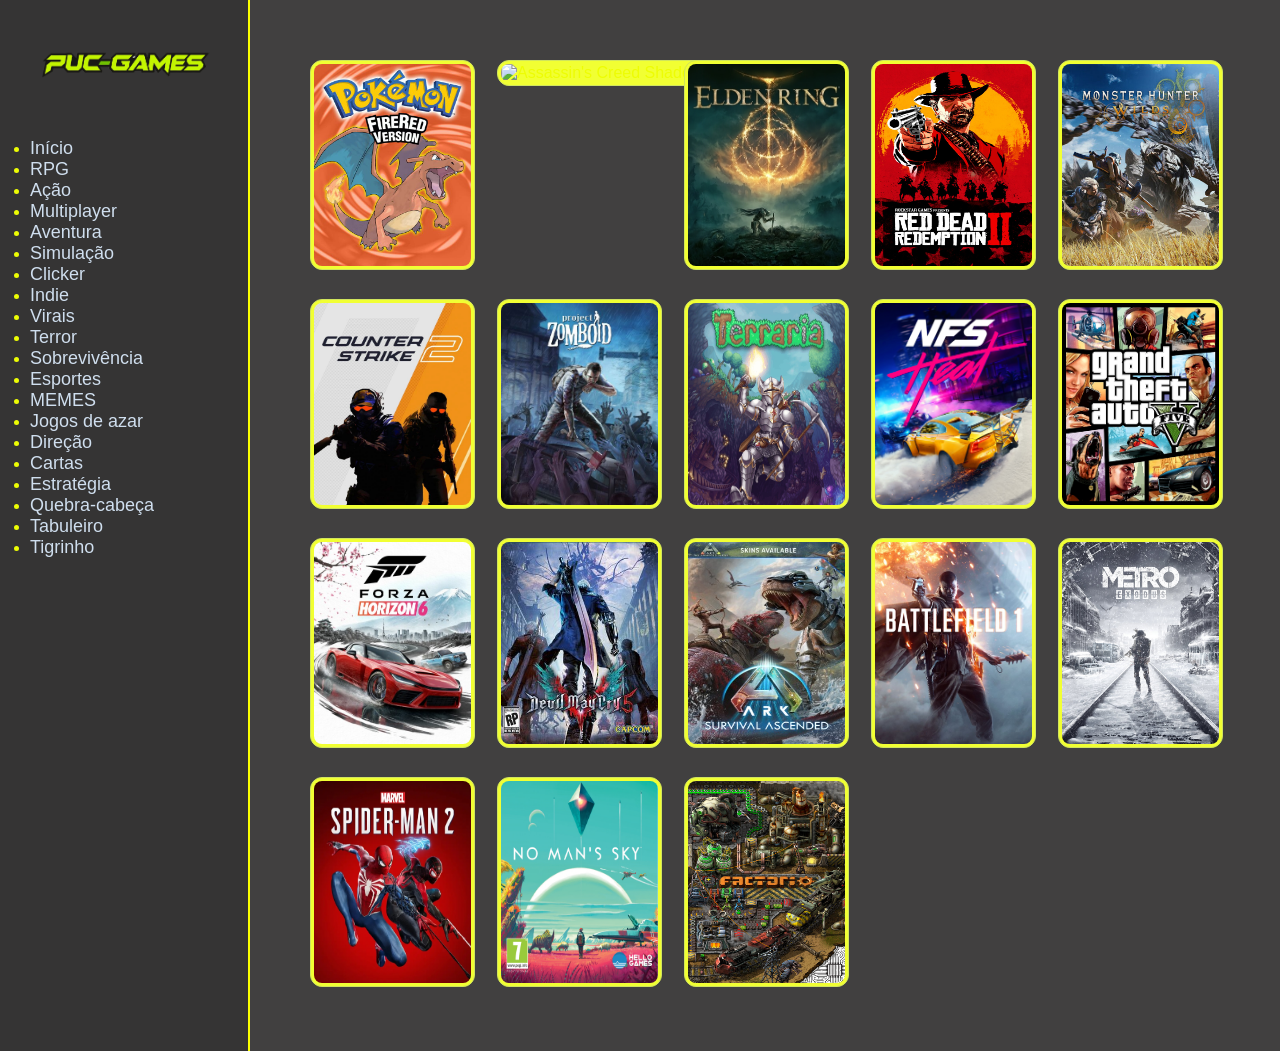
==== index.html @ 95e99179 "Add game selection functionality and new game pages" ====
<!DOCTYPE html>
<html lang="PT-BR">
<head>
    <meta charset="UTF-8">
    <meta name="viewport" content="width=device-width, initial-scale=1.0">
    <title>PUC-GAMES</title>
    <!-- As chamadas de CSS devem estar SEMPRE dentro do <head> -->
    <link rel="stylesheet" href="style.css">
    <link rel="stylesheet" href="modal.css">
</head>
<body>
    <div class="layout-container">
        <aside class="sidebar">
            <div class="logo-container">
                 <img src="imagensJOGOS/PUCGAMES.png" alt="Logo PUC Games" class="logo-img">
            </div>
            <nav class="menu">
                <ul>
                    <li><a href="#">Início</a></li>
                    <li><a href="#">RPG</a></li>
                    <li><a href="#">Ação</a></li>
                    <li><a href="#">Multiplayer</a></li>
                    <li><a href="#">Aventura</a></li>
                    <li><a href="#">Simulação</a></li>
                    <li><a href="#">Clicker</a></li>
                    <li><a href="#">Indie</a></li>
                    <li><a href="#">Virais</a></li>
                    <li><a href="#">Terror</a></li>
                    <li><a href="#">Sobrevivência</a></li>
                    <li><a href="#">Esportes</a></li>
                    <li><a href="#">MEMES</a></li>
                    <li><a href="#">Jogos de azar</a></li>
                    <li><a href="#">Direção</a></li>
                    <li><a href="#">Cartas</a></li>
                    <li><a href="#">Estratégia</a></li>
                    <li><a href="#">Quebra-cabeça</a></li>
                    <li><a href="#">Tabuleiro</a></li>
                    <li><a href="#">Tigrinho</a></li>
                </ul>
            </nav>
        </aside>    

        <!-- Todos os cartões de jogo agora usam a mesma estrutura com card-content para que a tua animação .preco funcione -->
        <main class="conteudo-principal">
            
            <div class="card-jogo" data-jogo="pokemon">
                <div class="card-content"> 
                    <img class="molduraJOGO" src="imagensJOGOS/PokemonFireRed.jpg" alt="Pokemon FireRed" height="210" width="165">
                    
                </div>
            </div>
            
            <div class="card-jogo" data-jogo="assasins">
                <div class="card-content">
                    <img class="molduraJOGO" src="imagensJOGOS/Assassins_Creed_Shadows.jpg" alt="Assassin's Creed Shadows" height="210" width="165">
                    
                </div>
            </div>

            <div class="card-jogo" data-jogo="eld">
                <div class="card-content">
                    <img class="molduraJOGO" src="imagensJOGOS/Elden_Ring.jpg" alt="Elden Ring" height="210" width="165">
                   
                </div>
            </div>
            
            <div class="card-jogo" data-jogo="rdr">
                <div class="card-content">
                    <img class="molduraJOGO" src="imagensJOGOS/RDR2.jpg" alt="Red Dead Redemption 2" height="210" width="165">
                   
                </div>
            </div>
            
            <div class="card-jogo" data-jogo="mhunter">
                <div class="card-content">
                    <img class="molduraJOGO" src="imagensJOGOS/Monster_Hunter_Wilds.png" alt="Monster Hunter Wilds" height="210" width="165">
                    
                </div>
            </div>
            
            <div class="card-jogo" data-jogo="cs"> 
                <div class="card-content">
                    <img class="molduraJOGO" src="imagensJOGOS/CS2.jpg" alt="Counter-Strike 2" height="210" width="165">
                   
                </div>
            </div>
           
            <div class="card-jogo" data-jogo="pjctzomboid"> <!-- Nome corrigido de pjctomboid para alinhar com o JavaScript -->
                <div class="card-content">
                    <img class="molduraJOGO" src="imagensJOGOS/Project_Zomboid.jpg" alt="Project Zomboid" height="210" width="165">
                    
                </div>
            </div>
           
            <div class="card-jogo" data-jogo="Terraria">
                <div class="card-content">
                    <img class="molduraJOGO" src="imagensJOGOS/Terraria.png" alt="Terraria" height="210" width="165">
                    
                </div>
            </div>

            <div class="card-jogo" data-jogo="needfor">
                <div class="card-content">
                    <img class="molduraJOGO" src="imagensJOGOS/Need_for_Speed_Heat.png" alt="Need for Speed Heat" height="210" width="165">
                    
                </div>
            </div>
            
            <div class="card-jogo" data-jogo="gtav">
                <div class="card-content">
                    <img class="molduraJOGO" src="imagensJOGOS/Grand_Theft_Auto_V.png" alt="Grand Theft Auto V" height="210" width="165">
                    
                </div>
            </div>
            
            <div class="card-jogo" data-jogo="forza">
                <div class="card-content">
                    <img class="molduraJOGO" src="imagensJOGOS/Forza_Horizon_6.jpg" alt="Forza Horizon 6" height="210" width="165">
                    
                </div>
            </div>
            
            <div class="card-jogo" data-jogo="dmc5">
                <div class="card-content">
                    <img class="molduraJOGO" src="imagensJOGOS/Devil_May_Cry_5.jpg" alt="Devil May Cry 5" height="210" width="165">
                    
                </div>
            </div>
           
            <div class="card-jogo" data-jogo="ark">
                <div class="card-content">
                    <img class="molduraJOGO" src="imagensJOGOS/Ark_Survival_Ascended.jpg" alt="Ark: Survival Ascended" height="210" width="165">
                    
                </div>
            </div>

            <div class="card-jogo" data-jogo="bf">
                <div class="card-content">
                    <img class="molduraJOGO" src="imagensJOGOS/Battlefield_1.png" alt="Battlefield 1" height="210" width="165">
                   
                </div>
            </div>
            
            <div class="card-jogo" data-jogo="metro">
                <div class="card-content">
                    <img class="molduraJOGO" src="imagensJOGOS/Metro_Exodus.png" alt="Metro Exodus" height="210" width="165">
                   
                </div>
            </div>
            
            <div class="card-jogo" data-jogo="spiderman">
                <div class="card-content">
                    <img class="molduraJOGO" src="imagensJOGOS/Spider-Man_2_2023.jpg" alt="Spider-Man 2" height="210" width="165">
                    
                </div>
            </div>

            <div class="card-jogo" data-jogo="nomansky">
                <div class="card-content">
                    <img class="molduraJOGO" src="imagensJOGOS/No_man_sky.jpg" alt="No Man's Sky" height="210" width="165">
                   
                </div>
            </div>

            <div class="card-jogo" data-jogo="factorio">
                <div class="card-content">
                    <img class="molduraJOGO" src="imagensJOGOS/factorio.jpg" alt="Factorio" height="210" width="165">
                    
                </div>
            </div>
            
        </main>
    </div>

    <!-- ===== ESTRUTURA DO MODAL DEFINITIVO COM FOTO E TEXTO LADO A LADO ===== -->
    <dialog id="modal-jogo" class="janela-jogo" >
        <button id="btn-jogar" class="btn-jogar">
            <div class="btn-jogar"></div>
    Jogar agora
</button>
        <div class="conteudo-janela">
            <!-- Botão em formato de bolinha vermelha para fechar -->
            <button id="fecharModal" class="btn-fechar">X</button>
            
            <!-- Flexbox separa a imagem e o texto nestas duas divs -->
            <div class="layout-modal">
                <div class="modal-lado-imagem">
                    <img id="modal-image" src="" alt="Capa do Jogo">
                </div>

                <div class="modal-lado-texto">
                    <h2 id="modal-title">Título</h2>
                    <p class="destaque"><strong>Nota:</strong> <span id="modal-rating"></span></p>
                    <p class="destaque1"><strong>Preço:</strong> <span id="modal-preco"></span></p>
                    <p id="modal-description"></p>
                    <hr class="linha-divisoria">
                    <p><em>Resenha:</em> <span id="modal-review"></span></p>
                </div>
            </div>
        </div>
    </dialog>

    <!-- O Script deve ser sempre a última coisa antes de fechar o <body> -->
    <script src="script.js"></script>
    <script src="jogar.js"></script>
</body>
</html>
---- style.css ----
/* Estilo da logo */
.logo-container img {
    max-width: 100%; 
    height: auto;   
    margin: 0 auto; 
    display: block; 
}
/* Estilo da logo */

* {
    margin: 0;
    padding: 0;
    box-sizing: border-box;
}

body {
    background-color: #414040; 
    color: #edfd04;
    font-family: Arial, sans-serif;
}

.layout-container {
    display: flex;
    min-height: 100vh; 
}

.sidebar {
    width: 250px; 
    background-color: #353434;
    padding: 30px;
    
   
    border-right: 2px solid #fbff00; 
   
    display: flex;
    flex-direction: column; 
    gap: 40px; 
}

.logo p {
    font-size: 14px;
    color: #aaaaaa;
    margin-bottom: 5px;
}

.logo h1 {
    font-size: 24px;
    color: #ffffff;
}

.menu {
    list-style: none; 
    display: flex;
    flex-direction: column;
    gap: 15px; 
}

.menu a {
    text-decoration: none; 
    color: #cfdeee; 
    font-size: 18px;
    transition: color 0.2s;
}

.menu a:hover {
    color: #ff0000; 
}

.conteudo-principal {
    flex-grow: 1; 
    padding: 60px;
    display: grid;
  grid-template-columns: repeat(auto-fit, minmax(150px, 1fr));
  gap: 25px; /* Espaçamento entre cards */
   align-content: start;
    
}
.molduraJOGO { 
    border: 1px solid #d0e45d;
    border-radius: 12px;
    padding: 3px;
    background-color: #f1ff33;
    margin: 0 auto;
    transition: transform 0.3s ease;
}
.molduraJOGO:hover {
    transform: scale(1.05); 
}

.card-content{
    width: max-content;
}
---- modal.css ----
/* ===== ESTILO PRINCIPAL DO MODAL ===== */
.janela-jogo {
    border: 5px solid #ddff1e;
    border-radius: 20px;
    background-color: #222;
    color: white;
    padding: 30px;
    
    /* Largura aumentada para acomodar a foto ao lado do texto confortavelmente */
    width: 750px; 
    max-width: 95%;
    
    margin: auto; /* A tag <dialog> aceita margin auto para centralizar no ecrã */
    box-shadow: 0 10px 40px black;
    overflow: visible; /* Garante que o botão de fechar não é cortado */
}

/* Fundo escuro atrás do modal (overlay nativo) */
.janela-jogo::backdrop {
    background-color: rgba(0, 0, 0, 0.85);
    backdrop-filter: blur(4px);
}

/* Necessário para posicionar o botão X no canto do modal */
.conteudo-janela {
    position: relative; 
}

/* Botão de Fechar Estilizado (Bolinha vermelha no topo) */
.btn-fechar {
    position: absolute;
    top: -30px;
    right: -20px;
    cursor: pointer;
    background: #888686;
    color: rgb(213, 255, 27);
    border: 2px solid #daff06;
    border-radius: 50%;
    width: 30px;
    height: 30px;
    font-weight: bold;
    font-size: 15px;
    display: flex;
    align-items: center;
    justify-content: center;
    transition: 0.2s;
}

.btn-fechar:hover {
    background: #96c90b;
    transform: scale(1.1);
}

/* ===== LAYOUT LADO A LADO (FLEXBOX) ===== */
.layout-modal {
    display: flex;
    gap: 30px; /* Separa a imagem do texto */
    align-items: center; /* Centraliza verticalmente a foto com o texto */
    margin-top: 10px;
}

/* Lado da Imagem */
.modal-lado-imagem img {
    width: 230px; /* Tamanho da miniatura da capa dentro do modal */
    border-radius: 12px;
    border: 2px solid #f1ff33;
    object-fit: cover;
    box-shadow: 0 4px 15px rgba(0, 0, 0, 0.5);
}

/* Lado do Texto */
.modal-lado-texto {
    flex: 1; /* Faz o texto preencher o restante do espaço à direita */
    display: flex;
    flex-direction: column;
    gap: 12px; /* Espaço entre as linhas de texto */
    font-size: 15px;
    line-height: 1.4;
}

.modal-lado-texto h2 {
    color: #edfd04;
    font-size: 32px;
    margin: 0;
    text-shadow: 2px 2px 5px black;
}

.destaque {
    font-size: 18px;
    color: #dbff0e;
    background: #6e6d6d;
    padding: 5px 10px;
    border-radius: 8px;
    display: inline-block;
    width: fit-content;
}
.destaque1 {
    font-size: 18px;
    color: #dbff0e;
    background: #6e6d6d;
    padding: 20px 10px;
    border-radius: 8px;
    display: inline-block;
    width: fit-content;
}

.linha-divisoria {
    border: none;
    border-top: 1px solid #555;
    width: 100%;
    margin: 5px 0;
}

.btn-jogar {
    font-size: 18px;
    color: #dbff0e;
    background: #6e6d6d;
    border-radius: 10px;
    display: inline-block;
    /* width: calc(200px + 6px); Largura fixa de 200px mais o padding horizontal */
    text-align: center;
    top: -70px;
    padding: 0px 3px;
    cursor: pointer;
    transition: 0.2s;
    
}

.btn-jogar:hover {
    background: #96c90b;
    transform: scale(1.1);
}
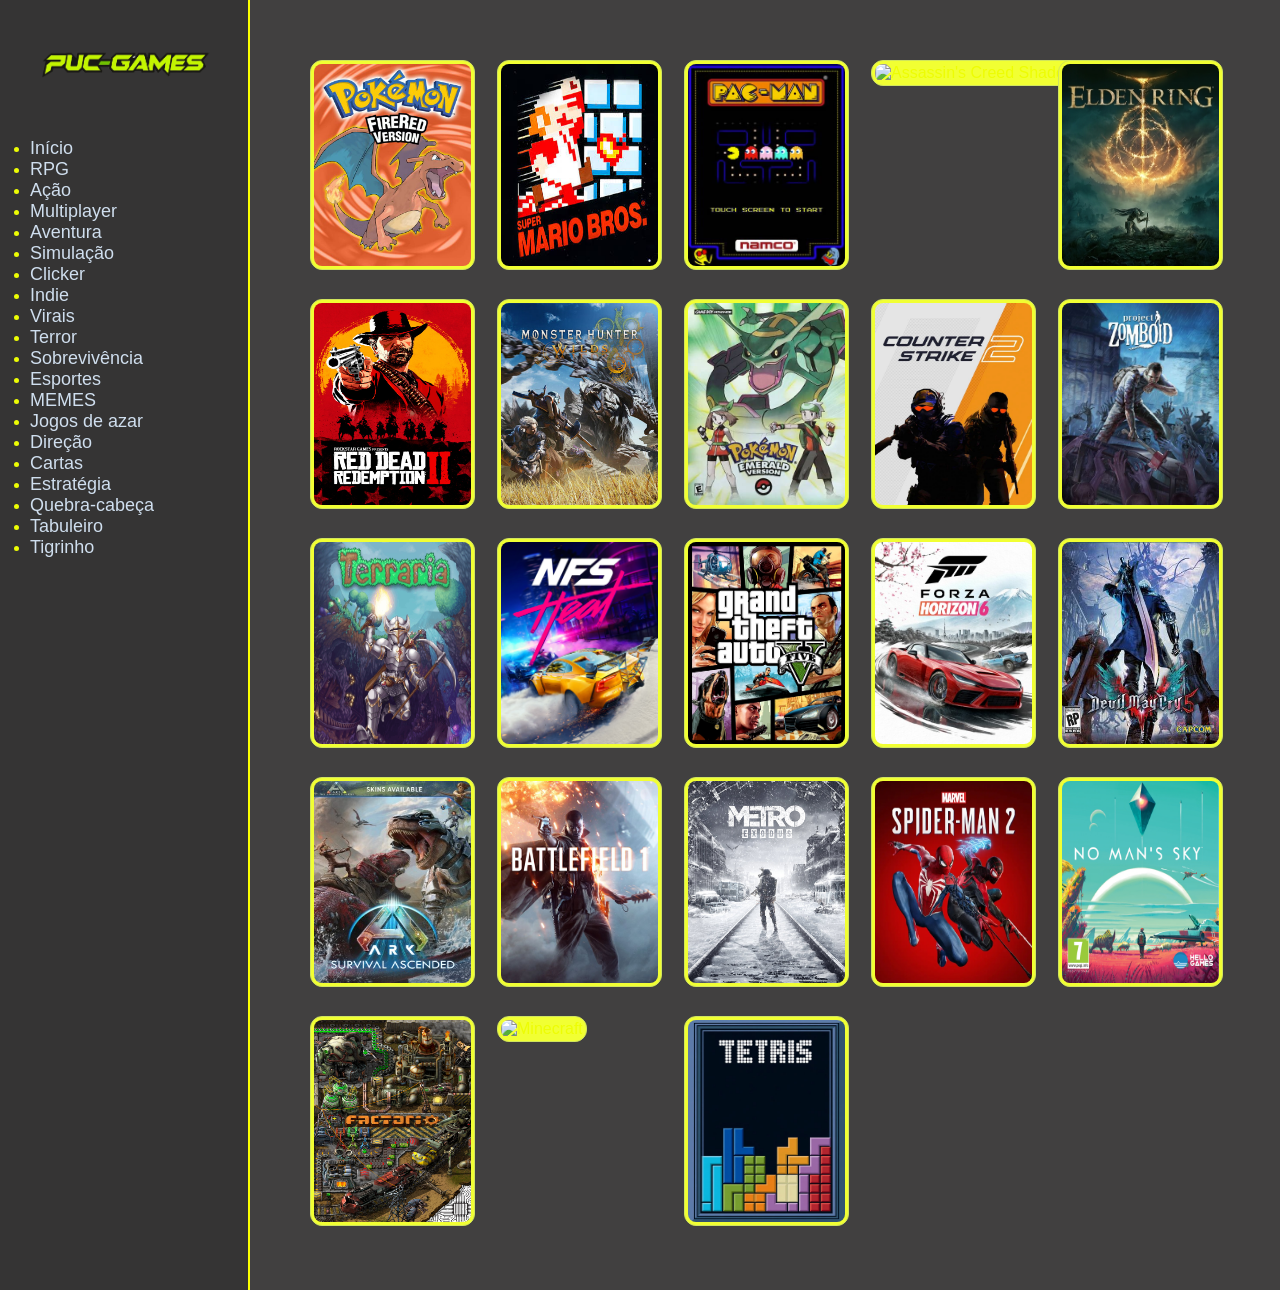
==== commit abd71ed2: "Adicionado Jogos Adicionados jogos com a possibilidade de jogar no site" ====
--- a/index.html
+++ b/index.html
@@ -1,5 +1,6 @@
 <!DOCTYPE html>
 <html lang="PT-BR">
+
 <head>
     <meta charset="UTF-8">
     <meta name="viewport" content="width=device-width, initial-scale=1.0">
@@ -8,11 +9,12 @@
     <link rel="stylesheet" href="style.css">
     <link rel="stylesheet" href="modal.css">
 </head>
+
 <body>
     <div class="layout-container">
         <aside class="sidebar">
             <div class="logo-container">
-                 <img src="imagensJOGOS/PUCGAMES.png" alt="Logo PUC Games" class="logo-img">
+                <img src="imagensJOGOS/PUCGAMES.png" alt="Logo PUC Games" class="logo-img">
             </div>
             <nav class="menu">
                 <ul>
@@ -38,151 +40,196 @@
                     <li><a href="#">Tigrinho</a></li>
                 </ul>
             </nav>
-        </aside>    
+        </aside>
 
         <!-- Todos os cartões de jogo agora usam a mesma estrutura com card-content para que a tua animação .preco funcione -->
         <main class="conteudo-principal">
-            
-            <div class="card-jogo" data-jogo="pokemon">
-                <div class="card-content"> 
-                    <img class="molduraJOGO" src="imagensJOGOS/PokemonFireRed.jpg" alt="Pokemon FireRed" height="210" width="165">
-                    
-                </div>
-            </div>
-            
+
+            <div class="card-jogo card-jogavel" data-jogo="pokemon">
+                <div class="card-content"> 
+                    <img class="molduraJOGO" src="imagensJOGOS/PokemonFireRed.jpg" alt="Pokemon FireRed" height="210"
+                        width="165">
+                </div>
+            </div>
+
+            <div class="card-jogo card-jogavel" data-jogo="mario">
+                <div class="card-content"> 
+                    <img class="molduraJOGO" src="imagensJOGOS/Mario.jfif" alt="mario" height="210"
+                        width="165">
+                </div>
+            </div>
+
+            <div class="card-jogo card-jogavel" data-jogo="pacman">
+                <div class="card-content"> 
+                    <img class="molduraJOGO" src="imagensJOGOS/Pacman.png" alt="Pacman" height="210"
+                        width="165">
+                </div>
+            </div>
+
             <div class="card-jogo" data-jogo="assasins">
                 <div class="card-content">
-                    <img class="molduraJOGO" src="imagensJOGOS/Assassins_Creed_Shadows.jpg" alt="Assassin's Creed Shadows" height="210" width="165">
-                    
+                    <img class="molduraJOGO" src="imagensJOGOS/Assassins_Creed_Shadows.jpg"
+                        alt="Assassin's Creed Shadows" height="210" width="165">
+
                 </div>
             </div>
 
             <div class="card-jogo" data-jogo="eld">
                 <div class="card-content">
-                    <img class="molduraJOGO" src="imagensJOGOS/Elden_Ring.jpg" alt="Elden Ring" height="210" width="165">
-                   
-                </div>
-            </div>
-            
+                    <img class="molduraJOGO" src="imagensJOGOS/Elden_Ring.jpg" alt="Elden Ring" height="210"
+                        width="165">
+
+                </div>
+            </div>
+
             <div class="card-jogo" data-jogo="rdr">
                 <div class="card-content">
-                    <img class="molduraJOGO" src="imagensJOGOS/RDR2.jpg" alt="Red Dead Redemption 2" height="210" width="165">
-                   
-                </div>
-            </div>
-            
+                    <img class="molduraJOGO" src="imagensJOGOS/RDR2.jpg" alt="Red Dead Redemption 2" height="210"
+                        width="165">
+
+                </div>
+            </div>
+
             <div class="card-jogo" data-jogo="mhunter">
                 <div class="card-content">
-                    <img class="molduraJOGO" src="imagensJOGOS/Monster_Hunter_Wilds.png" alt="Monster Hunter Wilds" height="210" width="165">
-                    
-                </div>
-            </div>
-            
-            <div class="card-jogo" data-jogo="cs"> 
+                    <img class="molduraJOGO" src="imagensJOGOS/Monster_Hunter_Wilds.png" alt="Monster Hunter Wilds"
+                        height="210" width="165">
+
+                </div>
+            </div>
+
+            <div class="card-jogo card-jogavel" data-jogo="pokemonEmerald">
+                <div class="card-content"> 
+                    <img class="molduraJOGO" src="imagensJOGOS/Pokemon_Emerald.jpg" alt="Pokemon Emerald" height="210"
+                        width="165">
+                </div>
+            </div>
+
+            <div class="card-jogo" data-jogo="cs">
                 <div class="card-content">
                     <img class="molduraJOGO" src="imagensJOGOS/CS2.jpg" alt="Counter-Strike 2" height="210" width="165">
-                   
-                </div>
-            </div>
-           
-            <div class="card-jogo" data-jogo="pjctzomboid"> <!-- Nome corrigido de pjctomboid para alinhar com o JavaScript -->
-                <div class="card-content">
-                    <img class="molduraJOGO" src="imagensJOGOS/Project_Zomboid.jpg" alt="Project Zomboid" height="210" width="165">
-                    
-                </div>
-            </div>
-           
+
+                </div>
+            </div>
+
+            <div class="card-jogo" data-jogo="pjctzomboid">
+                <div class="card-content">
+                    <img class="molduraJOGO" src="imagensJOGOS/Project_Zomboid.jpg" alt="Project Zomboid" height="210"
+                        width="165">
+
+                </div>
+            </div>
+
             <div class="card-jogo" data-jogo="Terraria">
                 <div class="card-content">
                     <img class="molduraJOGO" src="imagensJOGOS/Terraria.png" alt="Terraria" height="210" width="165">
-                    
+
                 </div>
             </div>
 
             <div class="card-jogo" data-jogo="needfor">
                 <div class="card-content">
-                    <img class="molduraJOGO" src="imagensJOGOS/Need_for_Speed_Heat.png" alt="Need for Speed Heat" height="210" width="165">
-                    
-                </div>
-            </div>
-            
+                    <img class="molduraJOGO" src="imagensJOGOS/Need_for_Speed_Heat.png" alt="Need for Speed Heat"
+                        height="210" width="165">
+
+                </div>
+            </div>
+
             <div class="card-jogo" data-jogo="gtav">
                 <div class="card-content">
-                    <img class="molduraJOGO" src="imagensJOGOS/Grand_Theft_Auto_V.png" alt="Grand Theft Auto V" height="210" width="165">
-                    
-                </div>
-            </div>
-            
+                    <img class="molduraJOGO" src="imagensJOGOS/Grand_Theft_Auto_V.png" alt="Grand Theft Auto V"
+                        height="210" width="165">
+
+                </div>
+            </div>
+
             <div class="card-jogo" data-jogo="forza">
                 <div class="card-content">
-                    <img class="molduraJOGO" src="imagensJOGOS/Forza_Horizon_6.jpg" alt="Forza Horizon 6" height="210" width="165">
-                    
-                </div>
-            </div>
-            
+                    <img class="molduraJOGO" src="imagensJOGOS/Forza_Horizon_6.jpg" alt="Forza Horizon 6" height="210"
+                        width="165">
+
+                </div>
+            </div>
+
             <div class="card-jogo" data-jogo="dmc5">
                 <div class="card-content">
-                    <img class="molduraJOGO" src="imagensJOGOS/Devil_May_Cry_5.jpg" alt="Devil May Cry 5" height="210" width="165">
-                    
-                </div>
-            </div>
-           
+                    <img class="molduraJOGO" src="imagensJOGOS/Devil_May_Cry_5.jpg" alt="Devil May Cry 5" height="210"
+                        width="165">
+
+                </div>
+            </div>
+
             <div class="card-jogo" data-jogo="ark">
                 <div class="card-content">
-                    <img class="molduraJOGO" src="imagensJOGOS/Ark_Survival_Ascended.jpg" alt="Ark: Survival Ascended" height="210" width="165">
-                    
+                    <img class="molduraJOGO" src="imagensJOGOS/Ark_Survival_Ascended.jpg" alt="Ark: Survival Ascended"
+                        height="210" width="165">
+
                 </div>
             </div>
 
             <div class="card-jogo" data-jogo="bf">
                 <div class="card-content">
-                    <img class="molduraJOGO" src="imagensJOGOS/Battlefield_1.png" alt="Battlefield 1" height="210" width="165">
-                   
-                </div>
-            </div>
-            
+                    <img class="molduraJOGO" src="imagensJOGOS/Battlefield_1.png" alt="Battlefield 1" height="210"
+                        width="165">
+
+                </div>
+            </div>
+
             <div class="card-jogo" data-jogo="metro">
                 <div class="card-content">
-                    <img class="molduraJOGO" src="imagensJOGOS/Metro_Exodus.png" alt="Metro Exodus" height="210" width="165">
-                   
-                </div>
-            </div>
-            
+                    <img class="molduraJOGO" src="imagensJOGOS/Metro_Exodus.png" alt="Metro Exodus" height="210"
+                        width="165">
+
+                </div>
+            </div>
+
             <div class="card-jogo" data-jogo="spiderman">
                 <div class="card-content">
-                    <img class="molduraJOGO" src="imagensJOGOS/Spider-Man_2_2023.jpg" alt="Spider-Man 2" height="210" width="165">
-                    
+                    <img class="molduraJOGO" src="imagensJOGOS/Spider-Man_2_2023.jpg" alt="Spider-Man 2" height="210"
+                        width="165">
+
                 </div>
             </div>
 
             <div class="card-jogo" data-jogo="nomansky">
                 <div class="card-content">
-                    <img class="molduraJOGO" src="imagensJOGOS/No_man_sky.jpg" alt="No Man's Sky" height="210" width="165">
-                   
+                    <img class="molduraJOGO" src="imagensJOGOS/No_man_sky.jpg" alt="No Man's Sky" height="210"
+                        width="165">
+
                 </div>
             </div>
 
             <div class="card-jogo" data-jogo="factorio">
                 <div class="card-content">
                     <img class="molduraJOGO" src="imagensJOGOS/factorio.jpg" alt="Factorio" height="210" width="165">
-                    
-                </div>
-            </div>
-            
+
+                </div>
+            </div>
+
+            <div class="card-jogo card-jogavel" data-jogo="minecraft">
+                <div class="card-content"> 
+                    <img class="molduraJOGO" src="imagensJOGOS/minecraft.jfif" alt="Minecraft" height="210"
+                        width="165">
+                </div>
+            </div>
+
+            <div class="card-jogo card-jogavel" data-jogo="tetris">
+                <div class="card-content"> 
+                    <img class="molduraJOGO" src="imagensJOGOS/Tetris.jfif" alt="Tetris" height="210"
+                        width="165">
+                </div>
+            </div>
         </main>
     </div>
 
-    <!-- ===== ESTRUTURA DO MODAL DEFINITIVO COM FOTO E TEXTO LADO A LADO ===== -->
     <dialog id="modal-jogo" class="janela-jogo" >
-        <button id="btn-jogar" class="btn-jogar">
-            <div class="btn-jogar"></div>
-    Jogar agora
-</button>
+        
         <div class="conteudo-janela">
-            <!-- Botão em formato de bolinha vermelha para fechar -->
+            <!-- Botão em formato de bolinha para fechar -->
             <button id="fecharModal" class="btn-fechar">X</button>
             
-            <!-- Flexbox separa a imagem e o texto nestas duas divs -->
+            
+            
             <div class="layout-modal">
                 <div class="modal-lado-imagem">
                     <img id="modal-image" src="" alt="Capa do Jogo">
@@ -195,13 +242,16 @@
                     <p id="modal-description"></p>
                     <hr class="linha-divisoria">
                     <p><em>Resenha:</em> <span id="modal-review"></span></p>
+                    <button id="btn-jogar" class="btn-jogar" style="display: none;">
+                        Jogar agora
+                    </button>
                 </div>
             </div>
         </div>
     </dialog>
 
-    <!-- O Script deve ser sempre a última coisa antes de fechar o <body> -->
     <script src="script.js"></script>
     <script src="jogar.js"></script>
 </body>
+
 </html>
--- a/style.css
+++ b/style.css
@@ -71,7 +71,7 @@
     padding: 60px;
     display: grid;
   grid-template-columns: repeat(auto-fit, minmax(150px, 1fr));
-  gap: 25px; /* Espaçamento entre cards */
+  gap: 25px;
    align-content: start;
     
 }
--- a/modal.css
+++ b/modal.css
@@ -5,28 +5,24 @@
     background-color: #222;
     color: white;
     padding: 30px;
-    
-    /* Largura aumentada para acomodar a foto ao lado do texto confortavelmente */
-    width: 750px; 
+
+
+    width: 750px;
     max-width: 95%;
-    
-    margin: auto; /* A tag <dialog> aceita margin auto para centralizar no ecrã */
+
+    margin: auto;
     box-shadow: 0 10px 40px black;
-    overflow: visible; /* Garante que o botão de fechar não é cortado */
+    overflow: visible;
 }
-
-/* Fundo escuro atrás do modal (overlay nativo) */
 .janela-jogo::backdrop {
     background-color: rgba(0, 0, 0, 0.85);
     backdrop-filter: blur(4px);
 }
 
-/* Necessário para posicionar o botão X no canto do modal */
 .conteudo-janela {
-    position: relative; 
+    position: relative;
 }
 
-/* Botão de Fechar Estilizado (Bolinha vermelha no topo) */
 .btn-fechar {
     position: absolute;
     top: -30px;
@@ -51,29 +47,26 @@
     transform: scale(1.1);
 }
 
-/* ===== LAYOUT LADO A LADO (FLEXBOX) ===== */
 .layout-modal {
     display: flex;
-    gap: 30px; /* Separa a imagem do texto */
-    align-items: center; /* Centraliza verticalmente a foto com o texto */
+    gap: 30px;
+    align-items: center;
     margin-top: 10px;
 }
 
-/* Lado da Imagem */
 .modal-lado-imagem img {
-    width: 230px; /* Tamanho da miniatura da capa dentro do modal */
+    width: 230px;
     border-radius: 12px;
     border: 2px solid #f1ff33;
     object-fit: cover;
     box-shadow: 0 4px 15px rgba(0, 0, 0, 0.5);
 }
 
-/* Lado do Texto */
 .modal-lado-texto {
-    flex: 1; /* Faz o texto preencher o restante do espaço à direita */
+    flex: 1;
     display: flex;
     flex-direction: column;
-    gap: 12px; /* Espaço entre as linhas de texto */
+    gap: 12px;
     font-size: 15px;
     line-height: 1.4;
 }
@@ -94,6 +87,7 @@
     display: inline-block;
     width: fit-content;
 }
+
 .destaque1 {
     font-size: 18px;
     color: #dbff0e;
@@ -117,7 +111,6 @@
     background: #6e6d6d;
     border-radius: 10px;
     display: inline-block;
-    /* width: calc(200px + 6px); Largura fixa de 200px mais o padding horizontal */
     text-align: center;
     top: -70px;
     padding: 0px 3px;
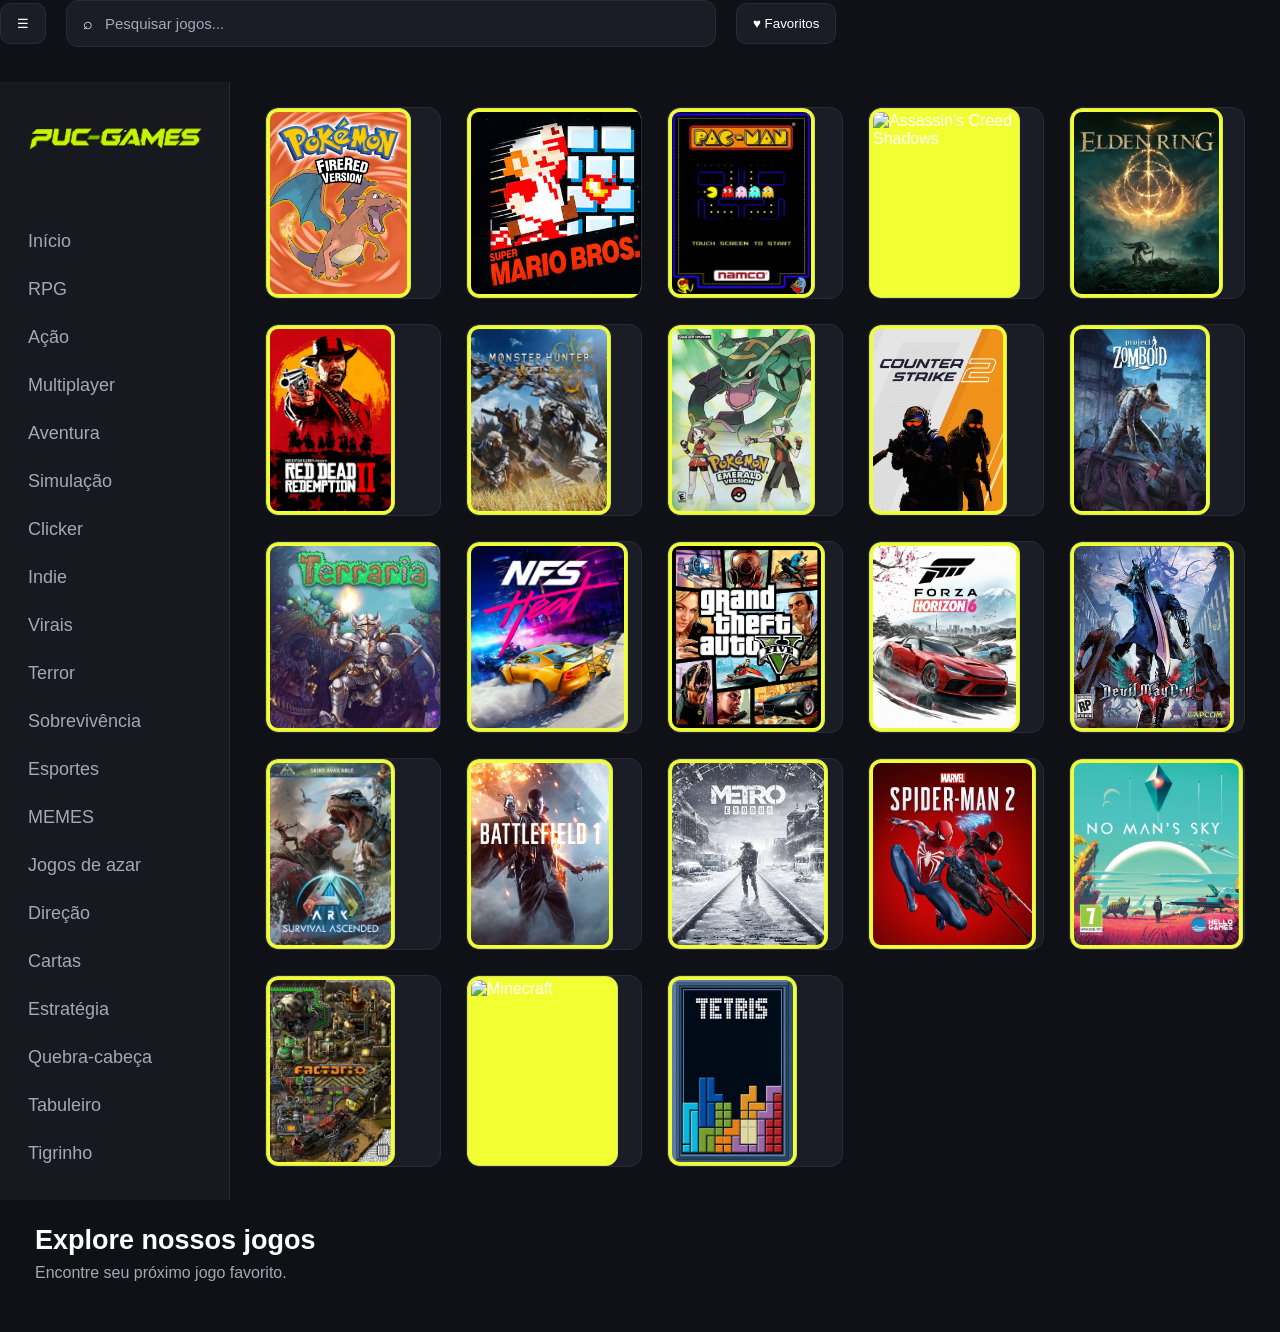
==== commit f7f66128: "Melhorias experiência de usuário (sem js ainda)" ====
--- a/index.html
+++ b/index.html
@@ -9,6 +9,25 @@
     <link rel="stylesheet" href="style.css">
     <link rel="stylesheet" href="modal.css">
 </head>
+
+<header class="topbar">
+    <button id="toggle-menu" class="btn-menu">
+        ☰
+    </button>
+
+    <div class="campo-busca">
+        <span>⌕</span>
+        <input
+            type="search"
+            id="pesquisa-jogos"
+            placeholder="Pesquisar jogos..."
+        >
+    </div>
+
+    <button id="ver-favoritos" class="btn-favoritos">
+        ♥ Favoritos
+    </button>
+</header>
 
 <body>
     <div class="layout-container">
@@ -250,6 +269,20 @@
         </div>
     </dialog>
 
+    <main class="conteudo-principal">
+
+    <section class="secao-jogos">
+        <div class="titulo-secao">
+            <h1>Explore nossos jogos</h1>
+            <p>Encontre seu próximo jogo favorito.</p>
+        </div>
+
+        <div class="grade-jogos">
+
+                  </div>
+</section>
+</main>
+
     <script src="script.js"></script>
     <script src="jogar.js"></script>
 </body>
--- a/style.css
+++ b/style.css
@@ -91,6 +91,301 @@
     width: max-content;
 }
 
-
-
- +/*Novo design estilo crazygames*/
+
+ 
+/* =====================================
+   PUC-GAMES - NOVA EXPERIÊNCIA
+===================================== */
+
+:root {
+    --fundo: #101116;
+    --fundo-card: #1b1d26;
+    --fundo-hover: #272a36;
+    --destaque: #8b5cf6;
+    --texto: #ffffff;
+    --texto-secundario: #a5a7b4;
+    --borda: #292b36;
+}
+
+/* Fundo geral */
+
+body {
+    background: var(--fundo);
+    color: var(--texto);
+}
+
+/* Layout principal */
+
+.layout-container {
+    display: flex;
+    min-height: 100vh;
+}
+
+/* Menu lateral */
+
+.sidebar {
+    width: 230px;
+    min-width: 230px;
+    background: #171820;
+    border-right: 1px solid var(--borda);
+    padding: 20px 14px;
+    transition: width 0.3s ease;
+}
+
+.logo-img {
+    max-width: 100%;
+    height: auto;
+    object-fit: contain;
+}
+
+.menu ul {
+    list-style: none;
+    padding: 0;
+}
+
+.menu li {
+    margin: 5px 0;
+}
+
+.menu a {
+    display: block;
+    padding: 11px 14px;
+    border-radius: 9px;
+    color: var(--texto-secundario);
+    text-decoration: none;
+    transition: 0.2s ease;
+}
+
+.menu a:hover,
+.menu a.ativo {
+    background: var(--fundo-hover);
+    color: white;
+}
+
+/* Menu recolhido */
+
+.layout-container.menu-recolhido .sidebar {
+    width: 75px;
+    min-width: 75px;
+}
+
+.layout-container.menu-recolhido .menu a {
+    font-size: 0;
+    text-align: center;
+}
+
+.layout-container.menu-recolhido .logo-img {
+    width: 45px;
+}
+
+/* Conteúdo */
+
+.conteudo-principal {
+    flex: 1;
+    min-width: 0;
+    padding: 25px 35px;
+}
+
+/* Barra superior */
+
+.topbar {
+    display: flex;
+    align-items: center;
+    gap: 20px;
+    margin-bottom: 35px;
+}
+
+.btn-menu,
+.btn-favoritos {
+    background: var(--fundo-card);
+    border: 1px solid var(--borda);
+    color: white;
+    padding: 12px 16px;
+    border-radius: 10px;
+    cursor: pointer;
+}
+
+.btn-menu:hover,
+.btn-favoritos:hover {
+    background: var(--fundo-hover);
+}
+
+.campo-busca {
+    display: flex;
+    align-items: center;
+    gap: 12px;
+    background: var(--fundo-card);
+    border: 1px solid var(--borda);
+    border-radius: 12px;
+    padding: 0 16px;
+    flex: 1;
+    max-width: 650px;
+}
+
+.campo-busca input {
+    width: 100%;
+    padding: 14px 0;
+    background: transparent;
+    border: none;
+    outline: none;
+    color: white;
+    font-size: 15px;
+}
+
+.campo-busca input::placeholder {
+    color: var(--texto-secundario);
+}
+
+/* Títulos */
+
+.titulo-secao {
+    margin-bottom: 25px;
+}
+
+.titulo-secao h1 {
+    font-size: 27px;
+    margin-bottom: 8px;
+}
+
+.titulo-secao p {
+    color: var(--texto-secundario);
+}
+
+/* Grade de jogos */
+
+.grade-jogos {
+    display: grid;
+    grid-template-columns: repeat(
+        auto-fill,
+        minmax(175px, 1fr)
+    );
+    gap: 22px;
+}
+
+/* Cartões */
+
+.card-jogo {
+    position: relative;
+    overflow: hidden;
+    background: var(--fundo-card);
+    border: 1px solid var(--borda);
+    border-radius: 13px;
+    cursor: pointer;
+    transition: transform 0.25s ease,
+                border-color 0.25s ease,
+                box-shadow 0.25s ease;
+}
+
+.card-jogo:hover {
+    transform: translateY(-6px);
+    border-color: var(--destaque);
+    box-shadow: 0 8px 25px #00000055;
+}
+
+.card-content {
+    display: flex;
+    flex-direction: column;
+}
+
+.molduraJOGO {
+    display: block;
+    width: 100%;
+    height: 190px;
+    object-fit: cover;
+    transition: transform 0.3s ease;
+}
+
+.card-jogo:hover .molduraJOGO {
+    transform: scale(1.04);
+}
+
+/* Nome dos jogos */
+
+.nome-jogo {
+    padding: 12px;
+    font-size: 14px;
+    font-weight: 600;
+    white-space: nowrap;
+    overflow: hidden;
+    text-overflow: ellipsis;
+}
+
+/* Botão de favorito */
+
+.btn-favoritar {
+    position: absolute;
+    top: 10px;
+    right: 10px;
+    width: 35px;
+    height: 35px;
+    border: none;
+    border-radius: 50%;
+    background: #101116cc;
+    color: white;
+    cursor: pointer;
+    font-size: 19px;
+    z-index: 2;
+}
+
+.btn-favoritar.favoritado {
+    color: #ff4f81;
+}
+
+/* Jogos filtrados */
+
+.card-jogo.oculto {
+    display: none;
+}
+
+/* Responsividade */
+
+@media (max-width: 900px) {
+    .sidebar {
+        width: 190px;
+        min-width: 190px;
+    }
+
+    .conteudo-principal {
+        padding: 20px;
+    }
+
+    .grade-jogos {
+        grid-template-columns: repeat(
+            auto-fill,
+            minmax(145px, 1fr)
+        );
+    }
+}
+
+@media (max-width: 600px) {
+    .sidebar {
+        display: none;
+    }
+
+    .conteudo-principal {
+        padding: 15px;
+    }
+
+    .topbar {
+        gap: 8px;
+    }
+
+    .btn-favoritos {
+        font-size: 12px;
+        padding: 10px;
+    }
+
+    .grade-jogos {
+        grid-template-columns: repeat(2, minmax(0, 1fr));
+        gap: 12px;
+    }
+
+    .molduraJOGO {
+        height: 150px;
+    }
+
+    .titulo-secao h1 {
+        font-size: 22px;
+    }
+}
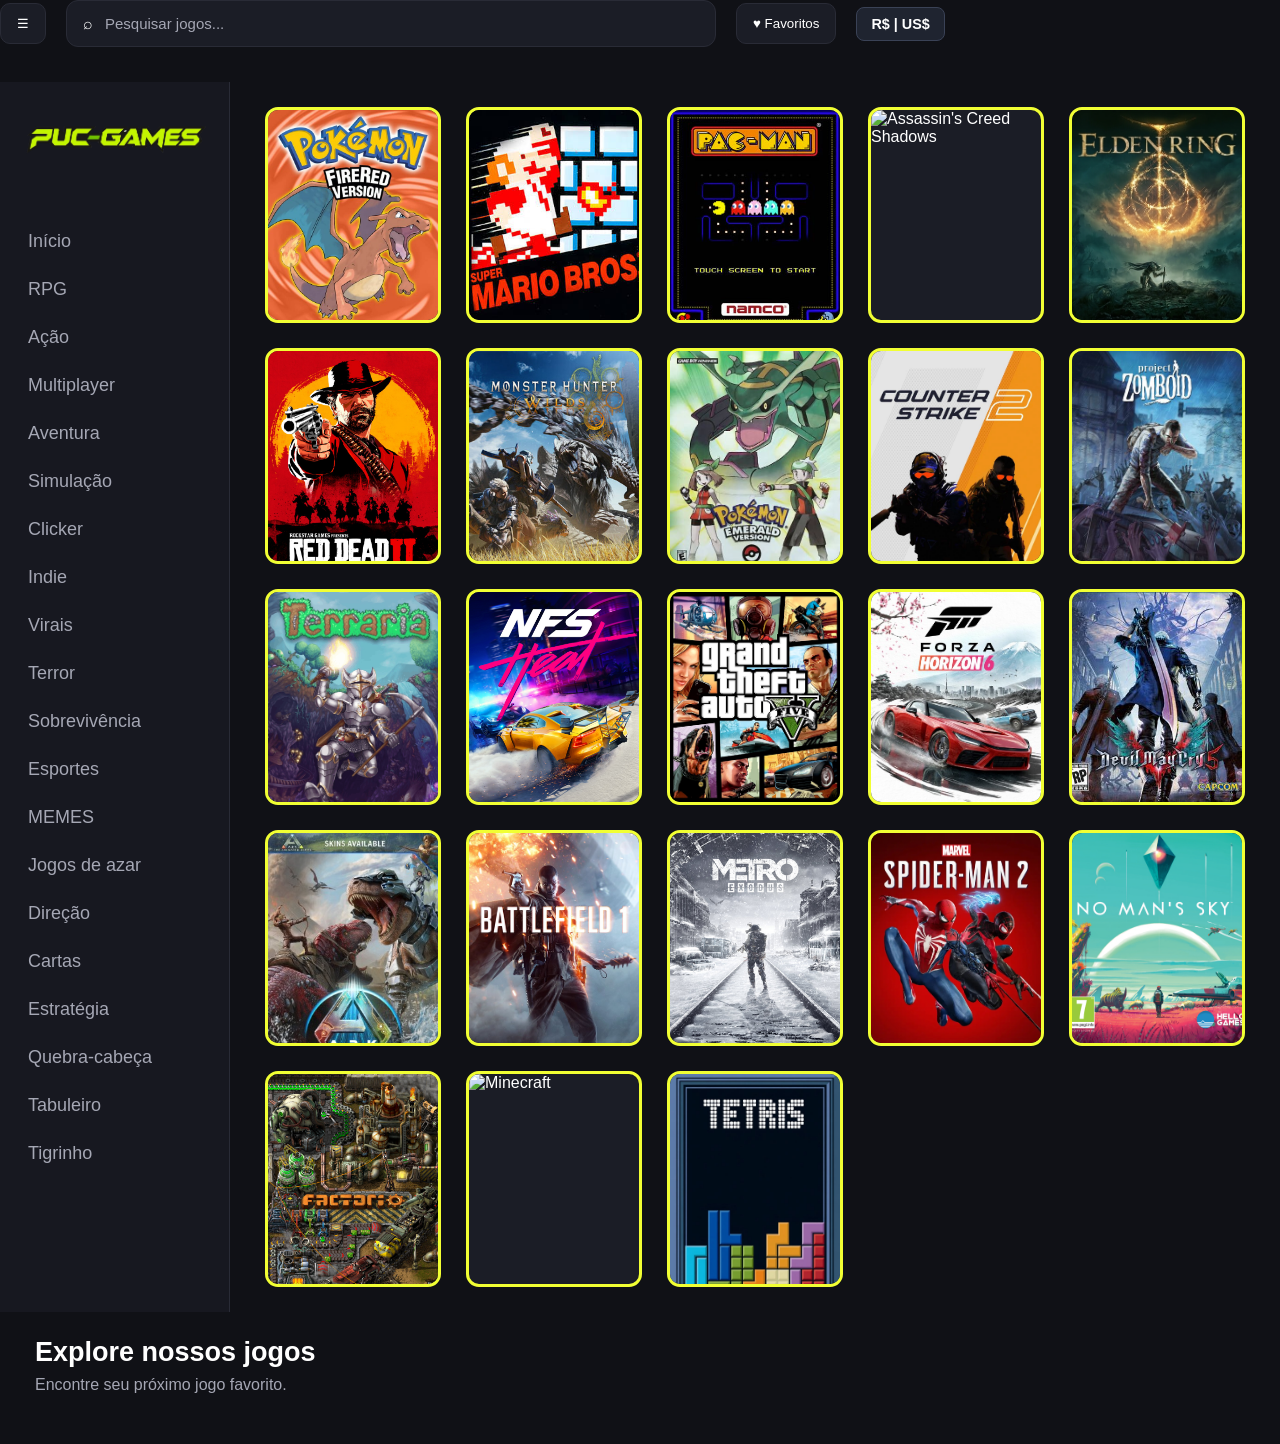
==== commit ca74042c: "Adicionado o conversor para Dólar Adicionado o conversor para Dólar; correção de algumas funções vol" ====
--- a/index.html
+++ b/index.html
@@ -24,8 +24,15 @@
         >
     </div>
 
-    <button id="ver-favoritos" class="btn-favoritos">
+        <button id="ver-favoritos" class="btn-favoritos">
         ♥ Favoritos
+    </button>
+
+    <button id="btn-converter-moeda" class="btn-moeda" type="button" aria-pressed="false" title="Converter valores entre Real e Dólar">
+        R$ | US$
+    </button>
+</header>
+        
     </button>
 </header>
 
--- a/style.css
+++ b/style.css
@@ -389,3 +389,103 @@
         font-size: 22px;
     }
 }
+
+.acoes-topbar {
+display: flex;
+align-items: center;
+gap: 12px;
+margin-left: auto;
+}
+
+.btn-moeda {
+background-color: #1f2430;
+color: #ffffff;
+border: 1px solid #3a4256;
+border-radius: 8px;
+padding: 8px 14px;
+font-size: 0.9rem;
+font-weight: 600;
+cursor: pointer;
+transition: background-color 0.2s ease, border-color 0.2s ease, transform 0.1s ease;
+white-space: nowrap;
+}
+
+.btn-moeda:hover {
+background-color: #2b3244;
+border-color: #5c6bc0;
+}
+
+.btn-moeda:active {
+transform: scale(0.97);
+}
+
+.btn-moeda.ativo-usd {
+background-color: #1b5e20;
+border-color: #4caf50;
+color: #e8f5e9;
+}
+
+/* ===== PADRONIZAÇÃO DOS CARDS E BORDA AMARELA ===== */
+.card-jogo {
+    position: relative;
+    display: flex;
+    flex-direction: column;
+    width: 100%;
+    overflow: hidden;
+    background-color: var(--fundo-card);
+    border: 3px solid #f1ff33;
+    border-radius: 13px;
+    padding: 0;
+    cursor: pointer;
+    transition: transform 0.25s ease,
+                border-color 0.25s ease,
+                box-shadow 0.25s ease;
+}
+
+.card-jogo:hover {
+    transform: translateY(-6px);
+    border-color: var(--destaque);
+    box-shadow: 0 8px 25px #00000055;
+}
+
+.card-content {
+    display: flex;
+    flex-direction: column;
+    width: 100%;
+    max-width: 100%;
+    height: 100%;
+}
+
+.molduraJOGO {
+    display: block;
+    width: 100%;
+    max-width: 100%;
+    height: 210px;
+    padding: 0;
+    margin: 0;
+    border: none;
+    border-radius: 0;
+    background: transparent;
+    object-fit: cover;
+    object-position: center top;
+    transition: transform 0.3s ease;
+}
+
+.card-jogo:hover .molduraJOGO {
+    transform: scale(1.04);
+}
+
+.preco,
+.preco-jogo {
+    display: block;
+    width: 100%;
+    padding: 8px 10px;
+    font-size: 14px;
+    font-weight: 700;
+    color: #edfd04;
+    background-color: var(--fundo-card);
+    text-align: center;
+    border-top: 1px solid var(--borda);
+    position: relative;
+    z-index: 1;
+}
--- a/modal.css
+++ b/modal.css
@@ -5,15 +5,13 @@
     background-color: #222;
     color: white;
     padding: 30px;
-
-
     width: 750px;
     max-width: 95%;
-
     margin: auto;
     box-shadow: 0 10px 40px black;
     overflow: visible;
 }
+
 .janela-jogo::backdrop {
     background-color: rgba(0, 0, 0, 0.85);
     backdrop-filter: blur(4px);
@@ -56,9 +54,11 @@
 
 .modal-lado-imagem img {
     width: 230px;
+    height: 300px;
     border-radius: 12px;
     border: 2px solid #f1ff33;
     object-fit: cover;
+    object-position: center top;
     box-shadow: 0 4px 15px rgba(0, 0, 0, 0.5);
 }
 
@@ -78,24 +78,24 @@
     text-shadow: 2px 2px 5px black;
 }
 
-.destaque {
+.destaque,
+.destaque1 {
     font-size: 18px;
     color: #dbff0e;
     background: #6e6d6d;
-    padding: 5px 10px;
+    padding: 6px 12px;
     border-radius: 8px;
     display: inline-block;
     width: fit-content;
 }
 
-.destaque1 {
-    font-size: 18px;
-    color: #dbff0e;
-    background: #6e6d6d;
-    padding: 20px 10px;
-    border-radius: 8px;
-    display: inline-block;
-    width: fit-content;
+#modal-preco {
+    display: inline;
+    padding: 0;
+    border: none;
+    background: transparent;
+    font-size: inherit;
+    color: inherit;
 }
 
 .linha-divisoria {
@@ -107,19 +107,37 @@
 
 .btn-jogar {
     font-size: 18px;
+    font-weight: bold;
     color: #dbff0e;
     background: #6e6d6d;
+    border: 2px solid #daff06;
     border-radius: 10px;
-    display: inline-block;
     text-align: center;
-    top: -70px;
-    padding: 0px 3px;
+    padding: 10px 18px;
+    margin-top: 6px;
     cursor: pointer;
     transition: 0.2s;
-    
 }
 
 .btn-jogar:hover {
     background: #96c90b;
-    transform: scale(1.1);
+    color: #111;
+    transform: scale(1.04);
+}
+
+@media (max-width: 650px) {
+    .layout-modal {
+        flex-direction: column;
+        text-align: center;
+    }
+
+    .modal-lado-imagem img {
+        width: 180px;
+        height: 235px;
+    }
+
+    .destaque,
+    .destaque1 {
+        margin: 0 auto;
+    }
 }
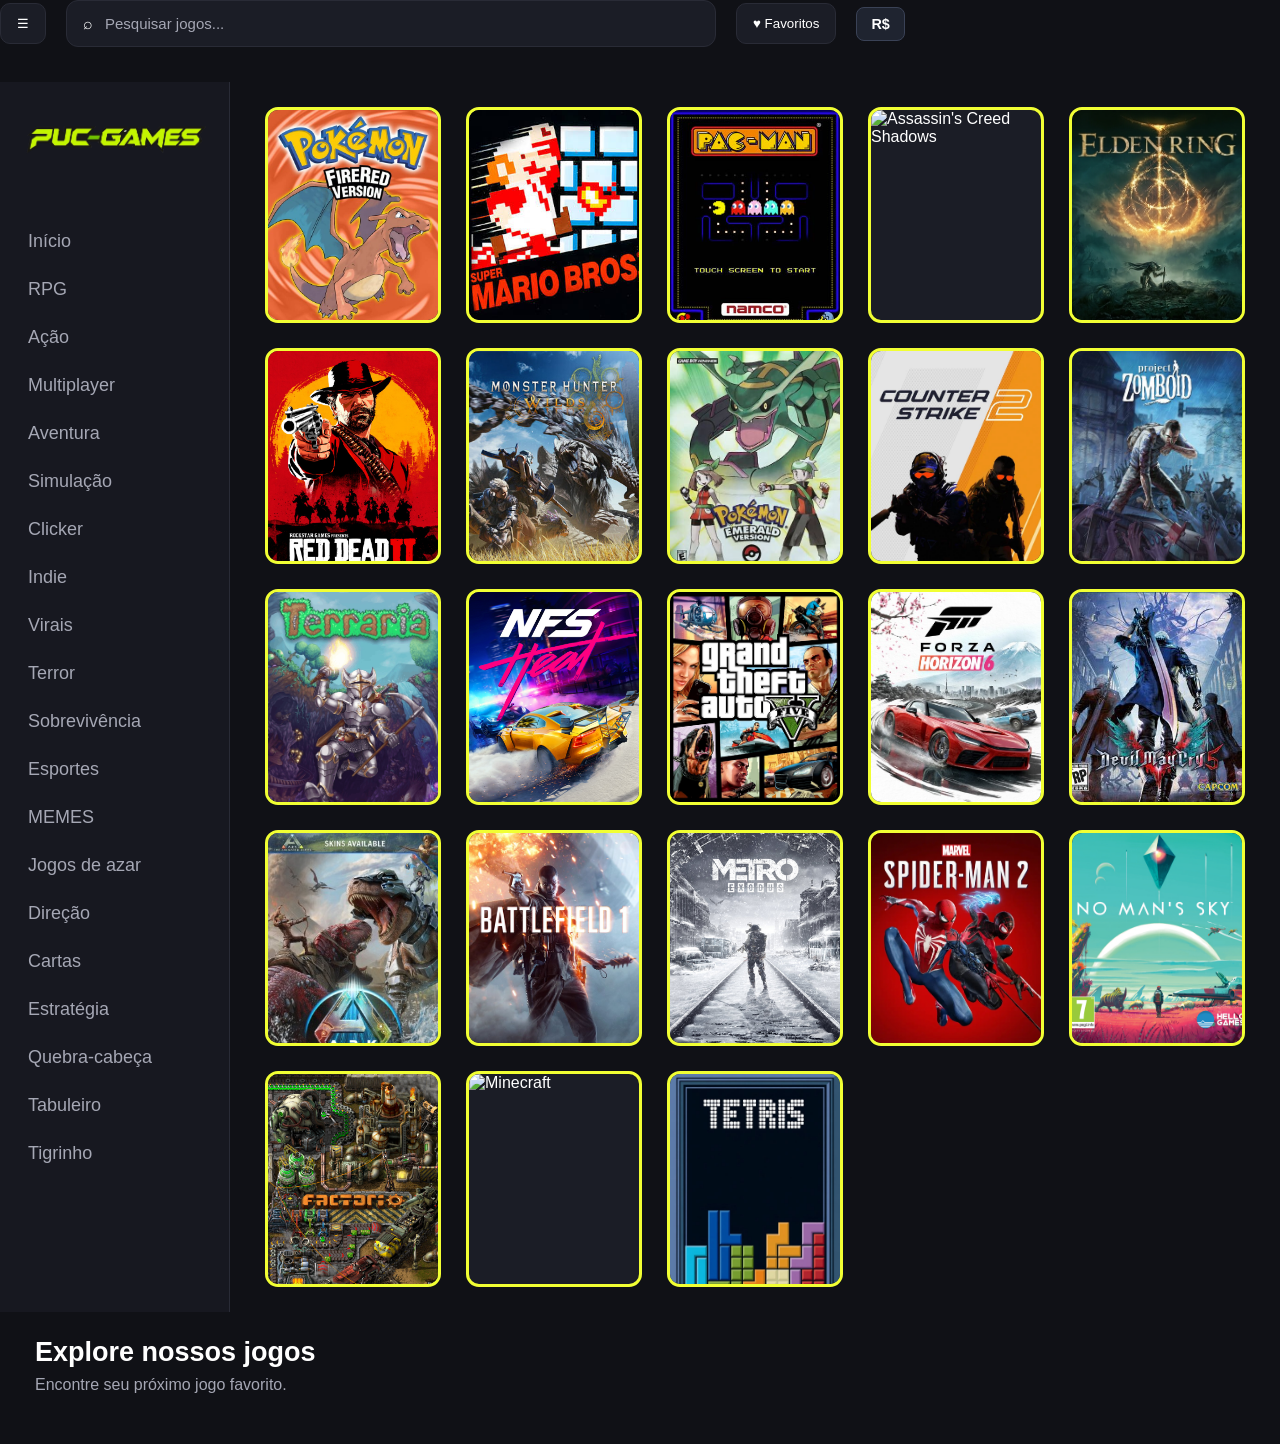
==== commit bc8f4a05: "alteração do botão de conversão de moeda" ====
--- a/index.html
+++ b/index.html
@@ -29,7 +29,7 @@
     </button>
 
     <button id="btn-converter-moeda" class="btn-moeda" type="button" aria-pressed="false" title="Converter valores entre Real e Dólar">
-        R$ | US$
+        R$
     </button>
 </header>
         
@@ -251,8 +251,9 @@
     <dialog id="modal-jogo" class="janela-jogo" >
         
         <div class="conteudo-janela">
-            <!-- Botão em formato de bolinha para fechar -->
+            <!-- Botão em formato de bolinha-->
             <button id="fecharModal" class="btn-fechar">X</button>
+            <button id="favoritarModal" class="btn-favoritar">♡</button>
             
             
             
--- a/style.css
+++ b/style.css
@@ -1,3 +1,20 @@
+/*Novo design estilo crazygames*/
+
+ 
+/* =====================================
+   PUC-GAMES - NOVA EXPERIÊNCIA
+===================================== */
+
+:root {
+    --fundo: #101116;
+    --fundo-card: #1b1d26;
+    --fundo-hover: #272a36;
+    --destaque: #8b5cf6;
+    --texto: #ffffff;
+    --texto-secundario: #a5a7b4;
+    --borda: #292b36;
+}
+
 /* Estilo da logo */
 .logo-container img {
     max-width: 100%; 
@@ -30,7 +47,7 @@
     padding: 30px;
     
    
-    border-right: 2px solid #fbff00; 
+    border-right: 2px solid #edfd04; 
    
     display: flex;
     flex-direction: column; 
@@ -63,7 +80,8 @@
 }
 
 .menu a:hover {
-    color: #ff0000; 
+    color: #ff0000;
+    border-color:#8b5cf6;
 }
 
 .conteudo-principal {
@@ -76,10 +94,10 @@
     
 }
 .molduraJOGO { 
-    border: 1px solid #d0e45d;
+    border: 1px solid #edfd04;
     border-radius: 12px;
     padding: 3px;
-    background-color: #f1ff33;
+    background-color: #edfd04;
     margin: 0 auto;
     transition: transform 0.3s ease;
 }
@@ -90,24 +108,6 @@
 .card-content{
     width: max-content;
 }
-
-/*Novo design estilo crazygames*/
-
- 
-/* =====================================
-   PUC-GAMES - NOVA EXPERIÊNCIA
-===================================== */
-
-:root {
-    --fundo: #101116;
-    --fundo-card: #1b1d26;
-    --fundo-hover: #272a36;
-    --destaque: #8b5cf6;
-    --texto: #ffffff;
-    --texto-secundario: #a5a7b4;
-    --borda: #292b36;
-}
-
 /* Fundo geral */
 
 body {
@@ -161,6 +161,7 @@
 .menu a.ativo {
     background: var(--fundo-hover);
     color: white;
+    border-color: var(--destaque);
 }
 
 /* Menu recolhido */
@@ -203,12 +204,14 @@
     color: white;
     padding: 12px 16px;
     border-radius: 10px;
+    transition: background-color 0.2s ease, border-color 0.2s ease, transform 0.1s ease;
     cursor: pointer;
 }
 
 .btn-menu:hover,
 .btn-favoritos:hover {
-    background: var(--fundo-hover);
+    background: #819135;
+    border-color: var(--destaque);
 }
 
 .campo-busca {
@@ -331,7 +334,15 @@
 .btn-favoritar.favoritado {
     color: #ff4f81;
 }
-
+/* Botão favoritos ativado */
+.btn-favoritos.ativo {
+    background-color: #edfd04;
+    border-color: #edfd04;
+    color: #101116;
+    border-color: var(--destaque);
+    box-shadow: 0 0 10px #edfd0466;
+    transition: 0.3s ease;
+}
 /* Jogos filtrados */
 
 .card-jogo.oculto {
@@ -411,7 +422,7 @@
 }
 
 .btn-moeda:hover {
-background-color: #2b3244;
+background-color: #819135;
 border-color: #5c6bc0;
 }
 
@@ -420,9 +431,9 @@
 }
 
 .btn-moeda.ativo-usd {
-background-color: #1b5e20;
-border-color: #4caf50;
-color: #e8f5e9;
+background-color: #edfd04;
+border-color:#8b5cf6;
+color: #000000;
 }
 
 /* ===== PADRONIZAÇÃO DOS CARDS E BORDA AMARELA ===== */
--- a/modal.css
+++ b/modal.css
@@ -27,8 +27,8 @@
     right: -20px;
     cursor: pointer;
     background: #888686;
-    color: rgb(213, 255, 27);
-    border: 2px solid #daff06;
+    color: #edfd04;
+    border: 2px solid #edfd04;
     border-radius: 50%;
     width: 30px;
     height: 30px;
@@ -41,7 +41,8 @@
 }
 
 .btn-fechar:hover {
-    background: #96c90b;
+    border: 2px solid #8b5cf6;
+    color: #414040;
     transform: scale(1.1);
 }
 
@@ -56,7 +57,7 @@
     width: 230px;
     height: 300px;
     border-radius: 12px;
-    border: 2px solid #f1ff33;
+    border: 2px solid #edfd04;
     object-fit: cover;
     object-position: center top;
     box-shadow: 0 4px 15px rgba(0, 0, 0, 0.5);
@@ -81,7 +82,7 @@
 .destaque,
 .destaque1 {
     font-size: 18px;
-    color: #dbff0e;
+    color: #edfd04;
     background: #6e6d6d;
     padding: 6px 12px;
     border-radius: 8px;
@@ -108,9 +109,9 @@
 .btn-jogar {
     font-size: 18px;
     font-weight: bold;
-    color: #dbff0e;
+    color: #edfd04;
     background: #6e6d6d;
-    border: 2px solid #daff06;
+    border: 2px solid #edfd04;
     border-radius: 10px;
     text-align: center;
     padding: 10px 18px;
@@ -120,8 +121,9 @@
 }
 
 .btn-jogar:hover {
-    background: #96c90b;
-    color: #111;
+    background: #edfd04;
+    color: #414040;
+    border: 2px solid #8b5cf6;
     transform: scale(1.04);
 }
 
@@ -140,4 +142,32 @@
     .destaque1 {
         margin: 0 auto;
     }
+}
+.btn-favoritar {
+    position: absolute;
+    top: -32px;
+    right: 15px;
+    cursor: pointer;
+    color: #edfd04;
+    border-radius: 50%;
+    width: 30px;
+    height: 30px;
+    font-weight: bold;
+    font-size: 40px;
+    display: flex;
+    align-items: center;
+    justify-content: center;
+    transition: 0.2s;
+    background: transparent;
+}
+
+.btn-favoritar:hover {
+    
+    transform: scale(1.1);
+}
+.btn-favoritar.ativo {
+    background-color: #e63946;
+    color: white;
+    border: 1px solid #e63946;
+    transition: 0.3s;
 }
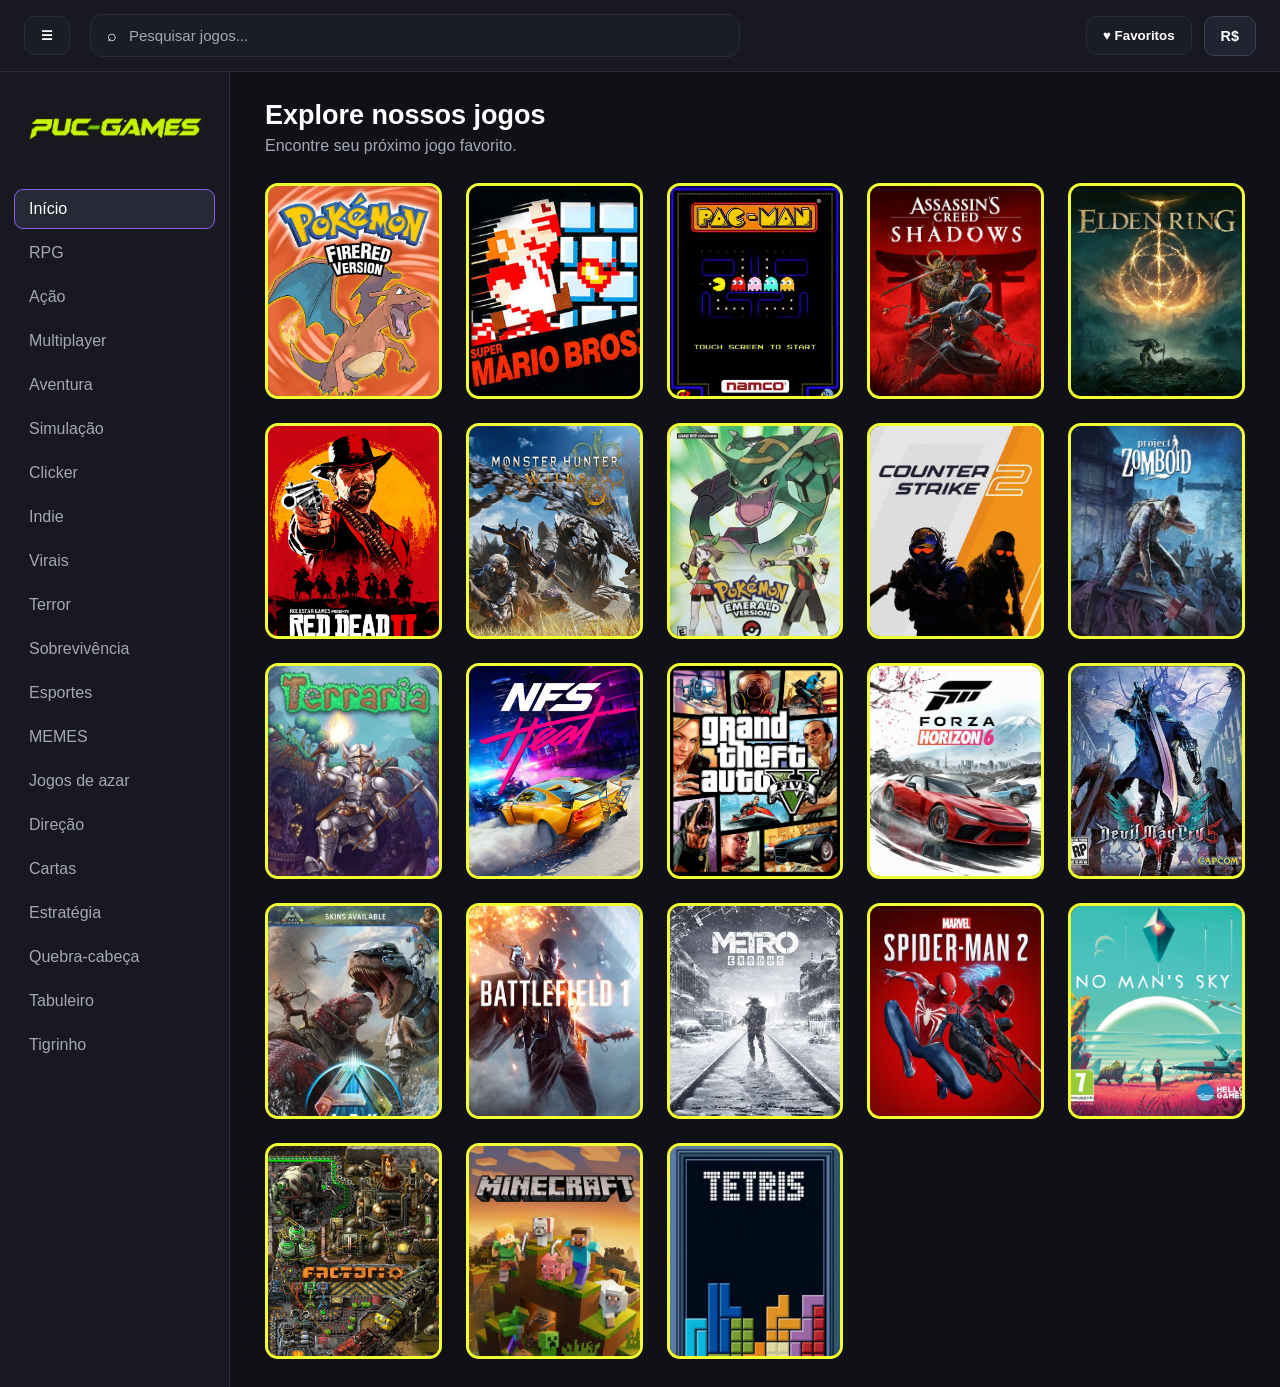
==== commit 32ab49a6: "Alterações do estilo do site e tornando funcional o menu e o pesquisar" ====
--- a/index.html
+++ b/index.html
@@ -1,42 +1,40 @@
 <!DOCTYPE html>
-<html lang="PT-BR">
+<html lang="pt-BR">
 
 <head>
     <meta charset="UTF-8">
     <meta name="viewport" content="width=device-width, initial-scale=1.0">
     <title>PUC-GAMES</title>
-    <!-- As chamadas de CSS devem estar SEMPRE dentro do <head> -->
     <link rel="stylesheet" href="style.css">
     <link rel="stylesheet" href="modal.css">
 </head>
 
-<header class="topbar">
-    <button id="toggle-menu" class="btn-menu">
-        ☰
-    </button>
-
-    <div class="campo-busca">
-        <span>⌕</span>
-        <input
-            type="search"
-            id="pesquisa-jogos"
-            placeholder="Pesquisar jogos..."
-        >
-    </div>
-
-        <button id="ver-favoritos" class="btn-favoritos">
-        ♥ Favoritos
-    </button>
-
-    <button id="btn-converter-moeda" class="btn-moeda" type="button" aria-pressed="false" title="Converter valores entre Real e Dólar">
-        R$
-    </button>
-</header>
-        
-    </button>
-</header>
-
 <body>
+    <header class="topbar">
+        <button id="toggle-menu" class="btn-menu" type="button" title="Recolher ou expandir menu">
+            ☰
+        </button>
+
+        <div class="campo-busca">
+            <span>⌕</span>
+            <input
+                type="search"
+                id="pesquisa-jogos"
+                placeholder="Pesquisar jogos..."
+            >
+        </div>
+
+        <div class="acoes-topbar">
+            <button id="ver-favoritos" class="btn-favoritos" type="button">
+                ♥ Favoritos
+            </button>
+
+            <button id="btn-converter-moeda" class="btn-moeda" type="button" aria-pressed="false" title="Converter valores entre Real e Dólar">
+                R$
+            </button>
+        </div>
+    </header>
+
     <div class="layout-container">
         <aside class="sidebar">
             <div class="logo-container">
@@ -44,219 +42,185 @@
             </div>
             <nav class="menu">
                 <ul>
-                    <li><a href="#">Início</a></li>
-                    <li><a href="#">RPG</a></li>
-                    <li><a href="#">Ação</a></li>
-                    <li><a href="#">Multiplayer</a></li>
-                    <li><a href="#">Aventura</a></li>
-                    <li><a href="#">Simulação</a></li>
-                    <li><a href="#">Clicker</a></li>
-                    <li><a href="#">Indie</a></li>
-                    <li><a href="#">Virais</a></li>
-                    <li><a href="#">Terror</a></li>
-                    <li><a href="#">Sobrevivência</a></li>
-                    <li><a href="#">Esportes</a></li>
-                    <li><a href="#">MEMES</a></li>
-                    <li><a href="#">Jogos de azar</a></li>
-                    <li><a href="#">Direção</a></li>
-                    <li><a href="#">Cartas</a></li>
-                    <li><a href="#">Estratégia</a></li>
-                    <li><a href="#">Quebra-cabeça</a></li>
-                    <li><a href="#">Tabuleiro</a></li>
-                    <li><a href="#">Tigrinho</a></li>
+                    <li><a href="#" data-classe="todos" class="ativo">Início</a></li>
+                    <li><a href="#" data-classe="rpg">RPG</a></li>
+                    <li><a href="#" data-classe="acao">Ação</a></li>
+                    <li><a href="#" data-classe="multiplayer">Multiplayer</a></li>
+                    <li><a href="#" data-classe="aventura">Aventura</a></li>
+                    <li><a href="#" data-classe="simulacao">Simulação</a></li>
+                    <li><a href="#" data-classe="clicker">Clicker</a></li>
+                    <li><a href="#" data-classe="indie">Indie</a></li>
+                    <li><a href="#" data-classe="virais">Virais</a></li>
+                    <li><a href="#" data-classe="terror">Terror</a></li>
+                    <li><a href="#" data-classe="sobrevivencia">Sobrevivência</a></li>
+                    <li><a href="#" data-classe="esportes">Esportes</a></li>
+                    <li><a href="#" data-classe="memes">MEMES</a></li>
+                    <li><a href="#" data-classe="jogos de azar">Jogos de azar</a></li>
+                    <li><a href="#" data-classe="direcao">Direção</a></li>
+                    <li><a href="#" data-classe="cartas">Cartas</a></li>
+                    <li><a href="#" data-classe="estrategia">Estratégia</a></li>
+                    <li><a href="#" data-classe="quebra-cabeca">Quebra-cabeça</a></li>
+                    <li><a href="#" data-classe="tabuleiro">Tabuleiro</a></li>
+                    <li><a href="#" data-classe="tigrinho">Tigrinho</a></li>
                 </ul>
             </nav>
         </aside>
 
-        <!-- Todos os cartões de jogo agora usam a mesma estrutura com card-content para que a tua animação .preco funcione -->
         <main class="conteudo-principal">
+            <div class="titulo-secao">
+                <h1>Explore nossos jogos</h1>
+                <p>Encontre seu próximo jogo favorito.</p>
+            </div>
 
             <div class="card-jogo card-jogavel" data-jogo="pokemon">
-                <div class="card-content"> 
-                    <img class="molduraJOGO" src="imagensJOGOS/PokemonFireRed.jpg" alt="Pokemon FireRed" height="210"
-                        width="165">
+                <div class="card-content">
+                    <img class="molduraJOGO" src="imagensJOGOS/PokemonFireRed.jpg" alt="Pokemon FireRed" height="210" width="165">
                 </div>
             </div>
 
             <div class="card-jogo card-jogavel" data-jogo="mario">
-                <div class="card-content"> 
-                    <img class="molduraJOGO" src="imagensJOGOS/Mario.jfif" alt="mario" height="210"
-                        width="165">
+                <div class="card-content">
+                    <img class="molduraJOGO" src="imagensJOGOS/Mario.jfif" alt="Super Mario Bros" height="210" width="165">
                 </div>
             </div>
 
             <div class="card-jogo card-jogavel" data-jogo="pacman">
-                <div class="card-content"> 
-                    <img class="molduraJOGO" src="imagensJOGOS/Pacman.png" alt="Pacman" height="210"
-                        width="165">
+                <div class="card-content">
+                    <img class="molduraJOGO" src="imagensJOGOS/Pacman.png" alt="Pacman" height="210" width="165">
                 </div>
             </div>
 
             <div class="card-jogo" data-jogo="assasins">
                 <div class="card-content">
-                    <img class="molduraJOGO" src="imagensJOGOS/Assassins_Creed_Shadows.jpg"
-                        alt="Assassin's Creed Shadows" height="210" width="165">
-
+                    <img class="molduraJOGO" src="imagensJOGOS/Assassins_Creed_shadows.jpg" alt="Assassin's Creed Shadows" height="210" width="165">
                 </div>
             </div>
 
             <div class="card-jogo" data-jogo="eld">
                 <div class="card-content">
-                    <img class="molduraJOGO" src="imagensJOGOS/Elden_Ring.jpg" alt="Elden Ring" height="210"
-                        width="165">
-
+                    <img class="molduraJOGO" src="imagensJOGOS/Elden_Ring.jpg" alt="Elden Ring" height="210" width="165">
                 </div>
             </div>
 
             <div class="card-jogo" data-jogo="rdr">
                 <div class="card-content">
-                    <img class="molduraJOGO" src="imagensJOGOS/RDR2.jpg" alt="Red Dead Redemption 2" height="210"
-                        width="165">
-
+                    <img class="molduraJOGO" src="imagensJOGOS/RDR2.jpg" alt="Red Dead Redemption 2" height="210" width="165">
                 </div>
             </div>
 
             <div class="card-jogo" data-jogo="mhunter">
                 <div class="card-content">
-                    <img class="molduraJOGO" src="imagensJOGOS/Monster_Hunter_Wilds.png" alt="Monster Hunter Wilds"
-                        height="210" width="165">
-
+                    <img class="molduraJOGO" src="imagensJOGOS/Monster_Hunter_Wilds.png" alt="Monster Hunter Wilds" height="210" width="165">
                 </div>
             </div>
 
             <div class="card-jogo card-jogavel" data-jogo="pokemonEmerald">
-                <div class="card-content"> 
-                    <img class="molduraJOGO" src="imagensJOGOS/Pokemon_Emerald.jpg" alt="Pokemon Emerald" height="210"
-                        width="165">
+                <div class="card-content">
+                    <img class="molduraJOGO" src="imagensJOGOS/Pokemon_Emerald.jpg" alt="Pokemon Emerald" height="210" width="165">
                 </div>
             </div>
 
             <div class="card-jogo" data-jogo="cs">
                 <div class="card-content">
                     <img class="molduraJOGO" src="imagensJOGOS/CS2.jpg" alt="Counter-Strike 2" height="210" width="165">
-
                 </div>
             </div>
 
             <div class="card-jogo" data-jogo="pjctzomboid">
                 <div class="card-content">
-                    <img class="molduraJOGO" src="imagensJOGOS/Project_Zomboid.jpg" alt="Project Zomboid" height="210"
-                        width="165">
-
+                    <img class="molduraJOGO" src="imagensJOGOS/Project_Zomboid.jpg" alt="Project Zomboid" height="210" width="165">
                 </div>
             </div>
 
             <div class="card-jogo" data-jogo="Terraria">
                 <div class="card-content">
                     <img class="molduraJOGO" src="imagensJOGOS/Terraria.png" alt="Terraria" height="210" width="165">
-
                 </div>
             </div>
 
             <div class="card-jogo" data-jogo="needfor">
                 <div class="card-content">
-                    <img class="molduraJOGO" src="imagensJOGOS/Need_for_Speed_Heat.png" alt="Need for Speed Heat"
-                        height="210" width="165">
-
+                    <img class="molduraJOGO" src="imagensJOGOS/Need_for_Speed_Heat.png" alt="Need for Speed Heat" height="210" width="165">
                 </div>
             </div>
 
             <div class="card-jogo" data-jogo="gtav">
                 <div class="card-content">
-                    <img class="molduraJOGO" src="imagensJOGOS/Grand_Theft_Auto_V.png" alt="Grand Theft Auto V"
-                        height="210" width="165">
-
+                    <img class="molduraJOGO" src="imagensJOGOS/Grand_Theft_Auto_V.png" alt="Grand Theft Auto V" height="210" width="165">
                 </div>
             </div>
 
             <div class="card-jogo" data-jogo="forza">
                 <div class="card-content">
-                    <img class="molduraJOGO" src="imagensJOGOS/Forza_Horizon_6.jpg" alt="Forza Horizon 6" height="210"
-                        width="165">
-
+                    <img class="molduraJOGO" src="imagensJOGOS/Forza_Horizon_6.jpg" alt="Forza Horizon 6" height="210" width="165">
                 </div>
             </div>
 
             <div class="card-jogo" data-jogo="dmc5">
                 <div class="card-content">
-                    <img class="molduraJOGO" src="imagensJOGOS/Devil_May_Cry_5.jpg" alt="Devil May Cry 5" height="210"
-                        width="165">
-
+                    <img class="molduraJOGO" src="imagensJOGOS/Devil_May_Cry_5.jpg" alt="Devil May Cry 5" height="210" width="165">
                 </div>
             </div>
 
             <div class="card-jogo" data-jogo="ark">
                 <div class="card-content">
-                    <img class="molduraJOGO" src="imagensJOGOS/Ark_Survival_Ascended.jpg" alt="Ark: Survival Ascended"
-                        height="210" width="165">
-
+                    <img class="molduraJOGO" src="imagensJOGOS/Ark_Survival_Ascended.jpg" alt="Ark: Survival Ascended" height="210" width="165">
                 </div>
             </div>
 
             <div class="card-jogo" data-jogo="bf">
                 <div class="card-content">
-                    <img class="molduraJOGO" src="imagensJOGOS/Battlefield_1.png" alt="Battlefield 1" height="210"
-                        width="165">
-
+                    <img class="molduraJOGO" src="imagensJOGOS/Battlefield_1.png" alt="Battlefield 1" height="210" width="165">
                 </div>
             </div>
 
             <div class="card-jogo" data-jogo="metro">
                 <div class="card-content">
-                    <img class="molduraJOGO" src="imagensJOGOS/Metro_Exodus.png" alt="Metro Exodus" height="210"
-                        width="165">
-
+                    <img class="molduraJOGO" src="imagensJOGOS/Metro_Exodus.png" alt="Metro Exodus" height="210" width="165">
                 </div>
             </div>
 
             <div class="card-jogo" data-jogo="spiderman">
                 <div class="card-content">
-                    <img class="molduraJOGO" src="imagensJOGOS/Spider-Man_2_2023.jpg" alt="Spider-Man 2" height="210"
-                        width="165">
-
+                    <img class="molduraJOGO" src="imagensJOGOS/Spider-Man_2_2023.jpg" alt="Spider-Man 2" height="210" width="165">
                 </div>
             </div>
 
             <div class="card-jogo" data-jogo="nomansky">
                 <div class="card-content">
-                    <img class="molduraJOGO" src="imagensJOGOS/No_man_sky.jpg" alt="No Man's Sky" height="210"
-                        width="165">
-
+                    <img class="molduraJOGO" src="imagensJOGOS/No_man_sky.jpg" alt="No Man's Sky" height="210" width="165">
                 </div>
             </div>
 
             <div class="card-jogo" data-jogo="factorio">
                 <div class="card-content">
                     <img class="molduraJOGO" src="imagensJOGOS/factorio.jpg" alt="Factorio" height="210" width="165">
-
                 </div>
             </div>
 
             <div class="card-jogo card-jogavel" data-jogo="minecraft">
-                <div class="card-content"> 
-                    <img class="molduraJOGO" src="imagensJOGOS/minecraft.jfif" alt="Minecraft" height="210"
-                        width="165">
+                <div class="card-content">
+                    <img class="molduraJOGO" src="imagensJOGOS/Minecraft.jfif" alt="Minecraft" height="210" width="165">
                 </div>
             </div>
 
             <div class="card-jogo card-jogavel" data-jogo="tetris">
-                <div class="card-content"> 
-                    <img class="molduraJOGO" src="imagensJOGOS/Tetris.jfif" alt="Tetris" height="210"
-                        width="165">
-                </div>
-            </div>
+                <div class="card-content">
+                    <img class="molduraJOGO" src="imagensJOGOS/Tetris.jfif" alt="Tetris" height="210" width="165">
+                </div>
+            </div>
+
+            <p id="mensagem-vazia" class="mensagem-vazia" style="display: none;">
+                Nenhum jogo encontrado para este filtro.
+            </p>
         </main>
     </div>
 
-    <dialog id="modal-jogo" class="janela-jogo" >
-        
+    <dialog id="modal-jogo" class="janela-jogo">
         <div class="conteudo-janela">
-            <!-- Botão em formato de bolinha-->
-            <button id="fecharModal" class="btn-fechar">X</button>
-            <button id="favoritarModal" class="btn-favoritar">♡</button>
-            
-            
-            
+            <button id="fecharModal" class="btn-fechar" type="button">X</button>
+            <button id="favoritarModal" class="btn-favoritar" type="button">♡</button>
+
             <div class="layout-modal">
                 <div class="modal-lado-imagem">
                     <img id="modal-image" src="" alt="Capa do Jogo">
@@ -269,27 +233,13 @@
                     <p id="modal-description"></p>
                     <hr class="linha-divisoria">
                     <p><em>Resenha:</em> <span id="modal-review"></span></p>
-                    <button id="btn-jogar" class="btn-jogar" style="display: none;">
+                    <button id="btn-jogar" class="btn-jogar" type="button" style="display: none;">
                         Jogar agora
                     </button>
                 </div>
             </div>
         </div>
     </dialog>
-
-    <main class="conteudo-principal">
-
-    <section class="secao-jogos">
-        <div class="titulo-secao">
-            <h1>Explore nossos jogos</h1>
-            <p>Encontre seu próximo jogo favorito.</p>
-        </div>
-
-        <div class="grade-jogos">
-
-                  </div>
-</section>
-</main>
 
     <script src="script.js"></script>
     <script src="jogar.js"></script>
--- a/style.css
+++ b/style.css
@@ -1,8 +1,5 @@
-/*Novo design estilo crazygames*/
-
- 
 /* =====================================
-   PUC-GAMES - NOVA EXPERIÊNCIA
+   PUC-GAMES - ESTILO PRINCIPAL
 ===================================== */
 
 :root {
@@ -13,16 +10,8 @@
     --texto: #ffffff;
     --texto-secundario: #a5a7b4;
     --borda: #292b36;
-}
-
-/* Estilo da logo */
-.logo-container img {
-    max-width: 100%; 
-    height: auto;   
-    margin: 0 auto; 
-    display: block; 
-}
-/* Estilo da logo */
+    --amarelo: #edfd04;
+}
 
 * {
     margin: 0;
@@ -31,170 +20,22 @@
 }
 
 body {
-    background-color: #414040; 
-    color: #edfd04;
-    font-family: Arial, sans-serif;
-}
-
-.layout-container {
-    display: flex;
-    min-height: 100vh; 
-}
-
-.sidebar {
-    width: 250px; 
-    background-color: #353434;
-    padding: 30px;
-    
-   
-    border-right: 2px solid #edfd04; 
-   
-    display: flex;
-    flex-direction: column; 
-    gap: 40px; 
-}
-
-.logo p {
-    font-size: 14px;
-    color: #aaaaaa;
-    margin-bottom: 5px;
-}
-
-.logo h1 {
-    font-size: 24px;
-    color: #ffffff;
-}
-
-.menu {
-    list-style: none; 
-    display: flex;
-    flex-direction: column;
-    gap: 15px; 
-}
-
-.menu a {
-    text-decoration: none; 
-    color: #cfdeee; 
-    font-size: 18px;
-    transition: color 0.2s;
-}
-
-.menu a:hover {
-    color: #ff0000;
-    border-color:#8b5cf6;
-}
-
-.conteudo-principal {
-    flex-grow: 1; 
-    padding: 60px;
-    display: grid;
-  grid-template-columns: repeat(auto-fit, minmax(150px, 1fr));
-  gap: 25px;
-   align-content: start;
-    
-}
-.molduraJOGO { 
-    border: 1px solid #edfd04;
-    border-radius: 12px;
-    padding: 3px;
-    background-color: #edfd04;
-    margin: 0 auto;
-    transition: transform 0.3s ease;
-}
-.molduraJOGO:hover {
-    transform: scale(1.05); 
-}
-
-.card-content{
-    width: max-content;
-}
-/* Fundo geral */
-
-body {
     background: var(--fundo);
     color: var(--texto);
-}
-
-/* Layout principal */
-
-.layout-container {
-    display: flex;
-    min-height: 100vh;
-}
-
-/* Menu lateral */
-
-.sidebar {
-    width: 230px;
-    min-width: 230px;
-    background: #171820;
-    border-right: 1px solid var(--borda);
-    padding: 20px 14px;
-    transition: width 0.3s ease;
-}
-
-.logo-img {
-    max-width: 100%;
-    height: auto;
-    object-fit: contain;
-}
-
-.menu ul {
-    list-style: none;
-    padding: 0;
-}
-
-.menu li {
-    margin: 5px 0;
-}
-
-.menu a {
-    display: block;
-    padding: 11px 14px;
-    border-radius: 9px;
-    color: var(--texto-secundario);
-    text-decoration: none;
-    transition: 0.2s ease;
-}
-
-.menu a:hover,
-.menu a.ativo {
-    background: var(--fundo-hover);
-    color: white;
-    border-color: var(--destaque);
-}
-
-/* Menu recolhido */
-
-.layout-container.menu-recolhido .sidebar {
-    width: 75px;
-    min-width: 75px;
-}
-
-.layout-container.menu-recolhido .menu a {
-    font-size: 0;
-    text-align: center;
-}
-
-.layout-container.menu-recolhido .logo-img {
-    width: 45px;
-}
-
-/* Conteúdo */
-
-.conteudo-principal {
-    flex: 1;
-    min-width: 0;
-    padding: 25px 35px;
+    font-family: Arial, sans-serif;
 }
 
 /* Barra superior */
-
 .topbar {
     display: flex;
     align-items: center;
     gap: 20px;
-    margin-bottom: 35px;
+    padding: 14px 24px;
+    background: #171820;
+    border-bottom: 1px solid var(--borda);
+    position: sticky;
+    top: 0;
+    z-index: 100;
 }
 
 .btn-menu,
@@ -202,8 +43,9 @@
     background: var(--fundo-card);
     border: 1px solid var(--borda);
     color: white;
-    padding: 12px 16px;
+    padding: 11px 16px;
     border-radius: 10px;
+    font-weight: 600;
     transition: background-color 0.2s ease, border-color 0.2s ease, transform 0.1s ease;
     cursor: pointer;
 }
@@ -228,7 +70,7 @@
 
 .campo-busca input {
     width: 100%;
-    padding: 14px 0;
+    padding: 12px 0;
     background: transparent;
     border: none;
     outline: none;
@@ -240,203 +82,166 @@
     color: var(--texto-secundario);
 }
 
-/* Títulos */
+.acoes-topbar {
+    display: flex;
+    align-items: center;
+    gap: 12px;
+    margin-left: auto;
+}
+
+.btn-moeda {
+    background-color: #1f2430;
+    color: #ffffff;
+    border: 1px solid #3a4256;
+    border-radius: 10px;
+    padding: 11px 16px;
+    font-size: 0.9rem;
+    font-weight: 600;
+    cursor: pointer;
+    transition: background-color 0.2s ease, border-color 0.2s ease, transform 0.1s ease;
+    white-space: nowrap;
+}
+
+.btn-moeda:hover {
+    background-color: #819135;
+    border-color: #5c6bc0;
+}
+
+.btn-moeda:active {
+    transform: scale(0.97);
+}
+
+.btn-moeda.ativo-usd {
+    background-color: var(--amarelo);
+    border-color: var(--destaque);
+    color: #000000;
+}
+
+.btn-favoritos.ativo {
+    background-color: var(--amarelo);
+    border-color: var(--destaque);
+    color: #101116;
+    box-shadow: 0 0 10px #edfd0466;
+}
+
+/* Layout principal */
+.layout-container {
+    display: flex;
+    min-height: calc(100vh - 68px);
+}
+
+/* Menu lateral */
+.sidebar {
+    width: 230px;
+    min-width: 230px;
+    background: #171820;
+    border-right: 1px solid var(--borda);
+    padding: 20px 14px;
+    display: flex;
+    flex-direction: column;
+    gap: 24px;
+    transition: width 0.3s ease, min-width 0.3s ease, padding 0.3s ease;
+}
+
+.logo-container img,
+.logo-img {
+    max-width: 100%;
+    height: auto;
+    margin: 0 auto;
+    display: block;
+    object-fit: contain;
+}
+
+.menu ul {
+    list-style: none;
+    padding: 0;
+    display: flex;
+    flex-direction: column;
+    gap: 4px;
+}
+
+.menu li {
+    margin: 0;
+}
+
+.menu a {
+    display: block;
+    padding: 10px 14px;
+    border-radius: 9px;
+    border: 1px solid transparent;
+    color: var(--texto-secundario);
+    font-size: 16px;
+    text-decoration: none;
+    transition: 0.2s ease;
+}
+
+.menu a:hover,
+.menu a.ativo {
+    background: var(--fundo-hover);
+    color: white;
+    border-color: var(--destaque);
+}
+
+/* Menu recolhido */
+.layout-container.menu-recolhido .sidebar {
+    width: 75px;
+    min-width: 75px;
+    padding: 20px 8px;
+}
+
+.layout-container.menu-recolhido .menu a {
+    font-size: 0;
+    padding: 10px 0;
+    text-align: center;
+}
+
+.layout-container.menu-recolhido .menu a::before {
+    content: "•";
+    font-size: 18px;
+    color: var(--amarelo);
+}
+
+.layout-container.menu-recolhido .logo-img {
+    width: 45px;
+}
+
+/* Conteúdo e Grade de Jogos (auto-fill evita esticar 1 card na tela toda) */
+.conteudo-principal {
+    flex: 1;
+    min-width: 0;
+    padding: 28px 35px;
+    display: grid;
+    grid-template-columns: repeat(auto-fill, minmax(165px, 1fr));
+    gap: 24px;
+    align-content: start;
+}
 
 .titulo-secao {
-    margin-bottom: 25px;
+    grid-column: 1 / -1;
+    margin-bottom: 4px;
 }
 
 .titulo-secao h1 {
     font-size: 27px;
-    margin-bottom: 8px;
+    margin-bottom: 6px;
 }
 
 .titulo-secao p {
     color: var(--texto-secundario);
 }
 
-/* Grade de jogos */
-
-.grade-jogos {
-    display: grid;
-    grid-template-columns: repeat(
-        auto-fill,
-        minmax(175px, 1fr)
-    );
-    gap: 22px;
-}
-
-/* Cartões */
-
-.card-jogo {
-    position: relative;
-    overflow: hidden;
+.mensagem-vazia {
+    grid-column: 1 / -1;
+    padding: 32px;
+    text-align: center;
     background: var(--fundo-card);
     border: 1px solid var(--borda);
-    border-radius: 13px;
-    cursor: pointer;
-    transition: transform 0.25s ease,
-                border-color 0.25s ease,
-                box-shadow 0.25s ease;
-}
-
-.card-jogo:hover {
-    transform: translateY(-6px);
-    border-color: var(--destaque);
-    box-shadow: 0 8px 25px #00000055;
-}
-
-.card-content {
-    display: flex;
-    flex-direction: column;
-}
-
-.molduraJOGO {
-    display: block;
-    width: 100%;
-    height: 190px;
-    object-fit: cover;
-    transition: transform 0.3s ease;
-}
-
-.card-jogo:hover .molduraJOGO {
-    transform: scale(1.04);
-}
-
-/* Nome dos jogos */
-
-.nome-jogo {
-    padding: 12px;
-    font-size: 14px;
-    font-weight: 600;
-    white-space: nowrap;
-    overflow: hidden;
-    text-overflow: ellipsis;
-}
-
-/* Botão de favorito */
-
-.btn-favoritar {
-    position: absolute;
-    top: 10px;
-    right: 10px;
-    width: 35px;
-    height: 35px;
-    border: none;
-    border-radius: 50%;
-    background: #101116cc;
-    color: white;
-    cursor: pointer;
-    font-size: 19px;
-    z-index: 2;
-}
-
-.btn-favoritar.favoritado {
-    color: #ff4f81;
-}
-/* Botão favoritos ativado */
-.btn-favoritos.ativo {
-    background-color: #edfd04;
-    border-color: #edfd04;
-    color: #101116;
-    border-color: var(--destaque);
-    box-shadow: 0 0 10px #edfd0466;
-    transition: 0.3s ease;
-}
-/* Jogos filtrados */
-
-.card-jogo.oculto {
-    display: none;
-}
-
-/* Responsividade */
-
-@media (max-width: 900px) {
-    .sidebar {
-        width: 190px;
-        min-width: 190px;
-    }
-
-    .conteudo-principal {
-        padding: 20px;
-    }
-
-    .grade-jogos {
-        grid-template-columns: repeat(
-            auto-fill,
-            minmax(145px, 1fr)
-        );
-    }
-}
-
-@media (max-width: 600px) {
-    .sidebar {
-        display: none;
-    }
-
-    .conteudo-principal {
-        padding: 15px;
-    }
-
-    .topbar {
-        gap: 8px;
-    }
-
-    .btn-favoritos {
-        font-size: 12px;
-        padding: 10px;
-    }
-
-    .grade-jogos {
-        grid-template-columns: repeat(2, minmax(0, 1fr));
-        gap: 12px;
-    }
-
-    .molduraJOGO {
-        height: 150px;
-    }
-
-    .titulo-secao h1 {
-        font-size: 22px;
-    }
-}
-
-.acoes-topbar {
-display: flex;
-align-items: center;
-gap: 12px;
-margin-left: auto;
-}
-
-.btn-moeda {
-background-color: #1f2430;
-color: #ffffff;
-border: 1px solid #3a4256;
-border-radius: 8px;
-padding: 8px 14px;
-font-size: 0.9rem;
-font-weight: 600;
-cursor: pointer;
-transition: background-color 0.2s ease, border-color 0.2s ease, transform 0.1s ease;
-white-space: nowrap;
-}
-
-.btn-moeda:hover {
-background-color: #819135;
-border-color: #5c6bc0;
-}
-
-.btn-moeda:active {
-transform: scale(0.97);
-}
-
-.btn-moeda.ativo-usd {
-background-color: #edfd04;
-border-color:#8b5cf6;
-color: #000000;
-}
-
-/* ===== PADRONIZAÇÃO DOS CARDS E BORDA AMARELA ===== */
+    border-radius: 12px;
+    color: var(--texto-secundario);
+    font-size: 16px;
+}
+
+/* Cartões */
 .card-jogo {
     position: relative;
     display: flex;
@@ -463,14 +268,12 @@
     display: flex;
     flex-direction: column;
     width: 100%;
-    max-width: 100%;
     height: 100%;
 }
 
 .molduraJOGO {
     display: block;
     width: 100%;
-    max-width: 100%;
     height: 210px;
     padding: 0;
     margin: 0;
@@ -486,6 +289,10 @@
     transform: scale(1.04);
 }
 
+.card-jogo.oculto {
+    display: none;
+}
+
 .preco,
 .preco-jogo {
     display: block;
@@ -493,10 +300,54 @@
     padding: 8px 10px;
     font-size: 14px;
     font-weight: 700;
-    color: #edfd04;
+    color: var(--amarelo);
     background-color: var(--fundo-card);
     text-align: center;
     border-top: 1px solid var(--borda);
     position: relative;
     z-index: 1;
+}
+
+/* Responsividade */
+@media (max-width: 900px) {
+    .sidebar {
+        width: 190px;
+        min-width: 190px;
+    }
+
+    .conteudo-principal {
+        padding: 20px;
+        grid-template-columns: repeat(auto-fill, minmax(145px, 1fr));
+    }
+}
+
+@media (max-width: 600px) {
+    .sidebar {
+        display: none;
+    }
+
+    .conteudo-principal {
+        padding: 15px;
+        grid-template-columns: repeat(2, minmax(0, 1fr));
+        gap: 12px;
+    }
+
+    .topbar {
+        padding: 10px 12px;
+        gap: 8px;
+    }
+
+    .btn-favoritos,
+    .btn-moeda {
+        font-size: 12px;
+        padding: 10px;
+    }
+
+    .molduraJOGO {
+        height: 170px;
+    }
+
+    .titulo-secao h1 {
+        font-size: 22px;
+    }
 }
--- a/modal.css
+++ b/modal.css
@@ -127,6 +127,29 @@
     transform: scale(1.04);
 }
 
+.btn-favoritar {
+    position: absolute;
+    top: -32px;
+    right: 20px;
+    cursor: pointer;
+    color: #edfd04;
+    border: none;
+    border-radius: 50%;
+    width: 34px;
+    height: 34px;
+    font-weight: bold;
+    font-size: 34px;
+    display: flex;
+    align-items: center;
+    justify-content: center;
+    transition: 0.2s;
+    background: transparent;
+}
+
+.btn-favoritar:hover {
+    transform: scale(1.1);
+}
+
 @media (max-width: 650px) {
     .layout-modal {
         flex-direction: column;
@@ -142,32 +165,4 @@
     .destaque1 {
         margin: 0 auto;
     }
-}
-.btn-favoritar {
-    position: absolute;
-    top: -32px;
-    right: 15px;
-    cursor: pointer;
-    color: #edfd04;
-    border-radius: 50%;
-    width: 30px;
-    height: 30px;
-    font-weight: bold;
-    font-size: 40px;
-    display: flex;
-    align-items: center;
-    justify-content: center;
-    transition: 0.2s;
-    background: transparent;
-}
-
-.btn-favoritar:hover {
-    
-    transform: scale(1.1);
-}
-.btn-favoritar.ativo {
-    background-color: #e63946;
-    color: white;
-    border: 1px solid #e63946;
-    transition: 0.3s;
 }
